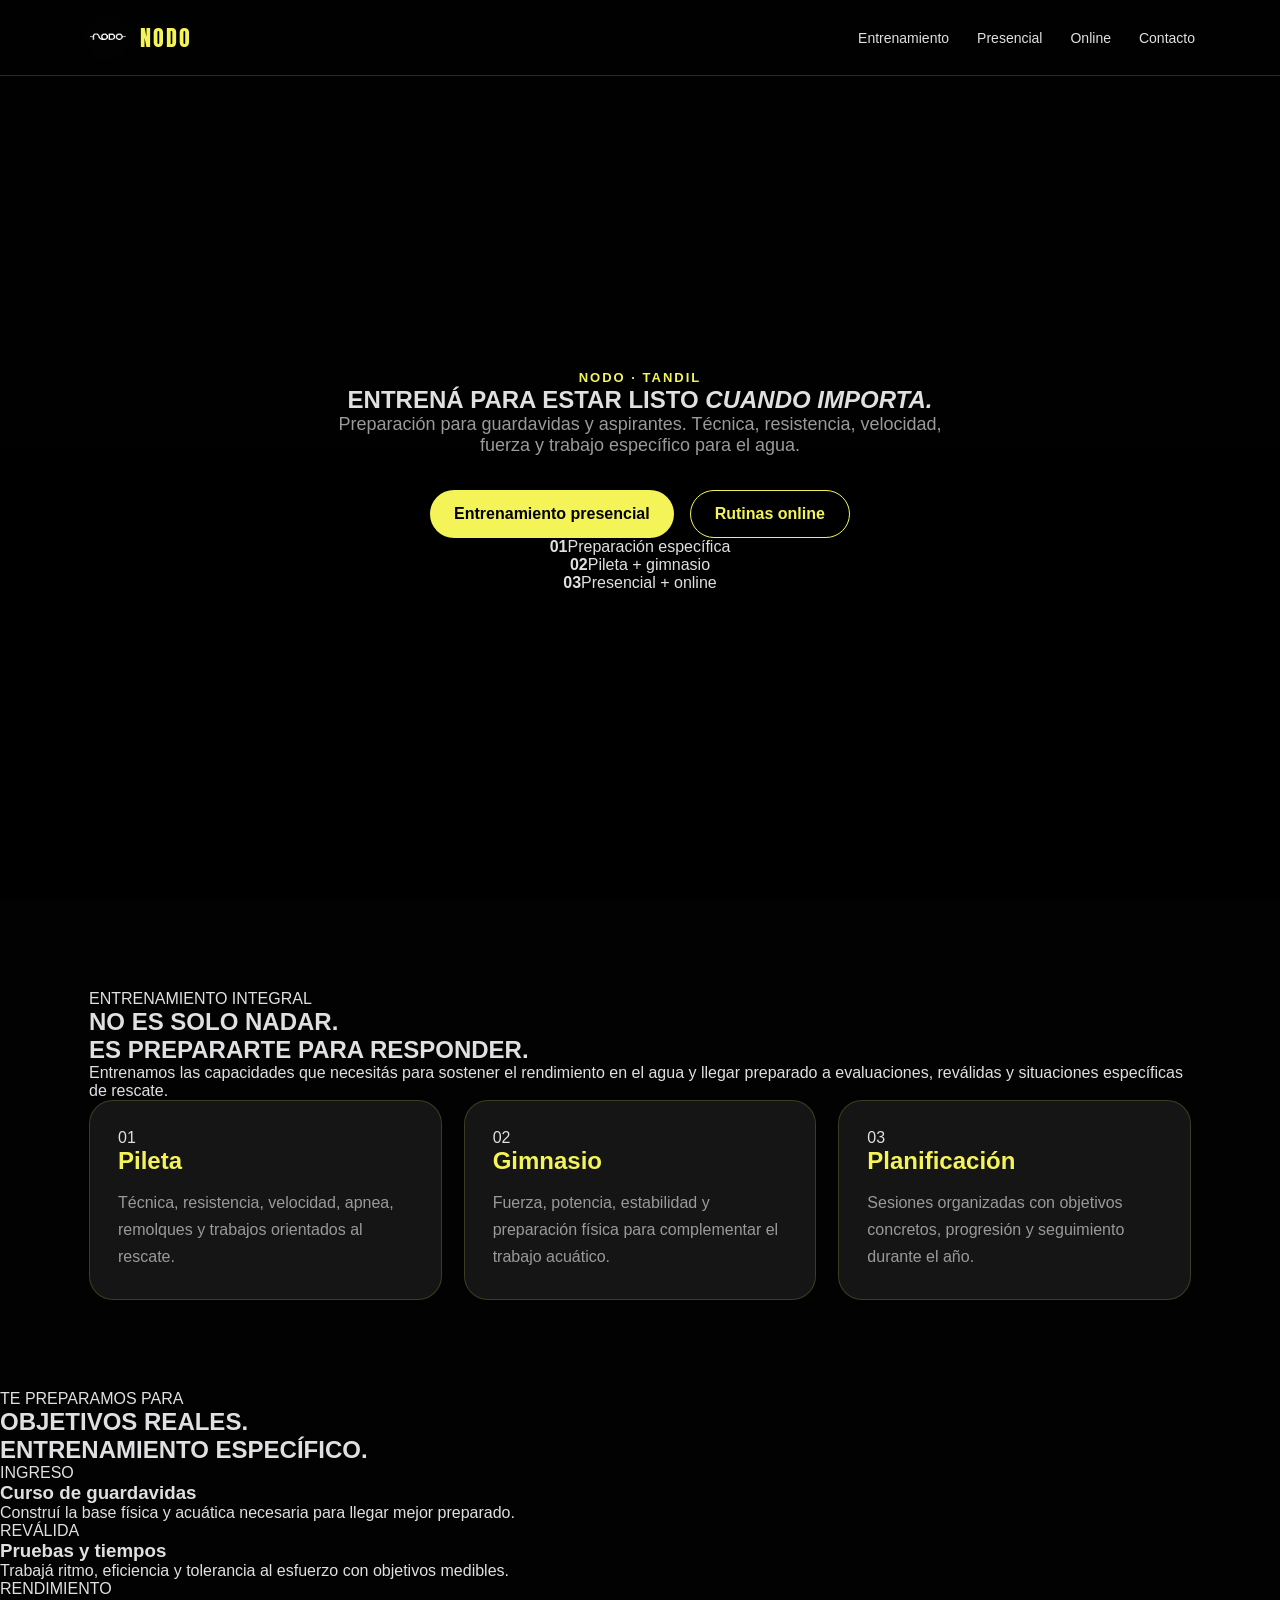
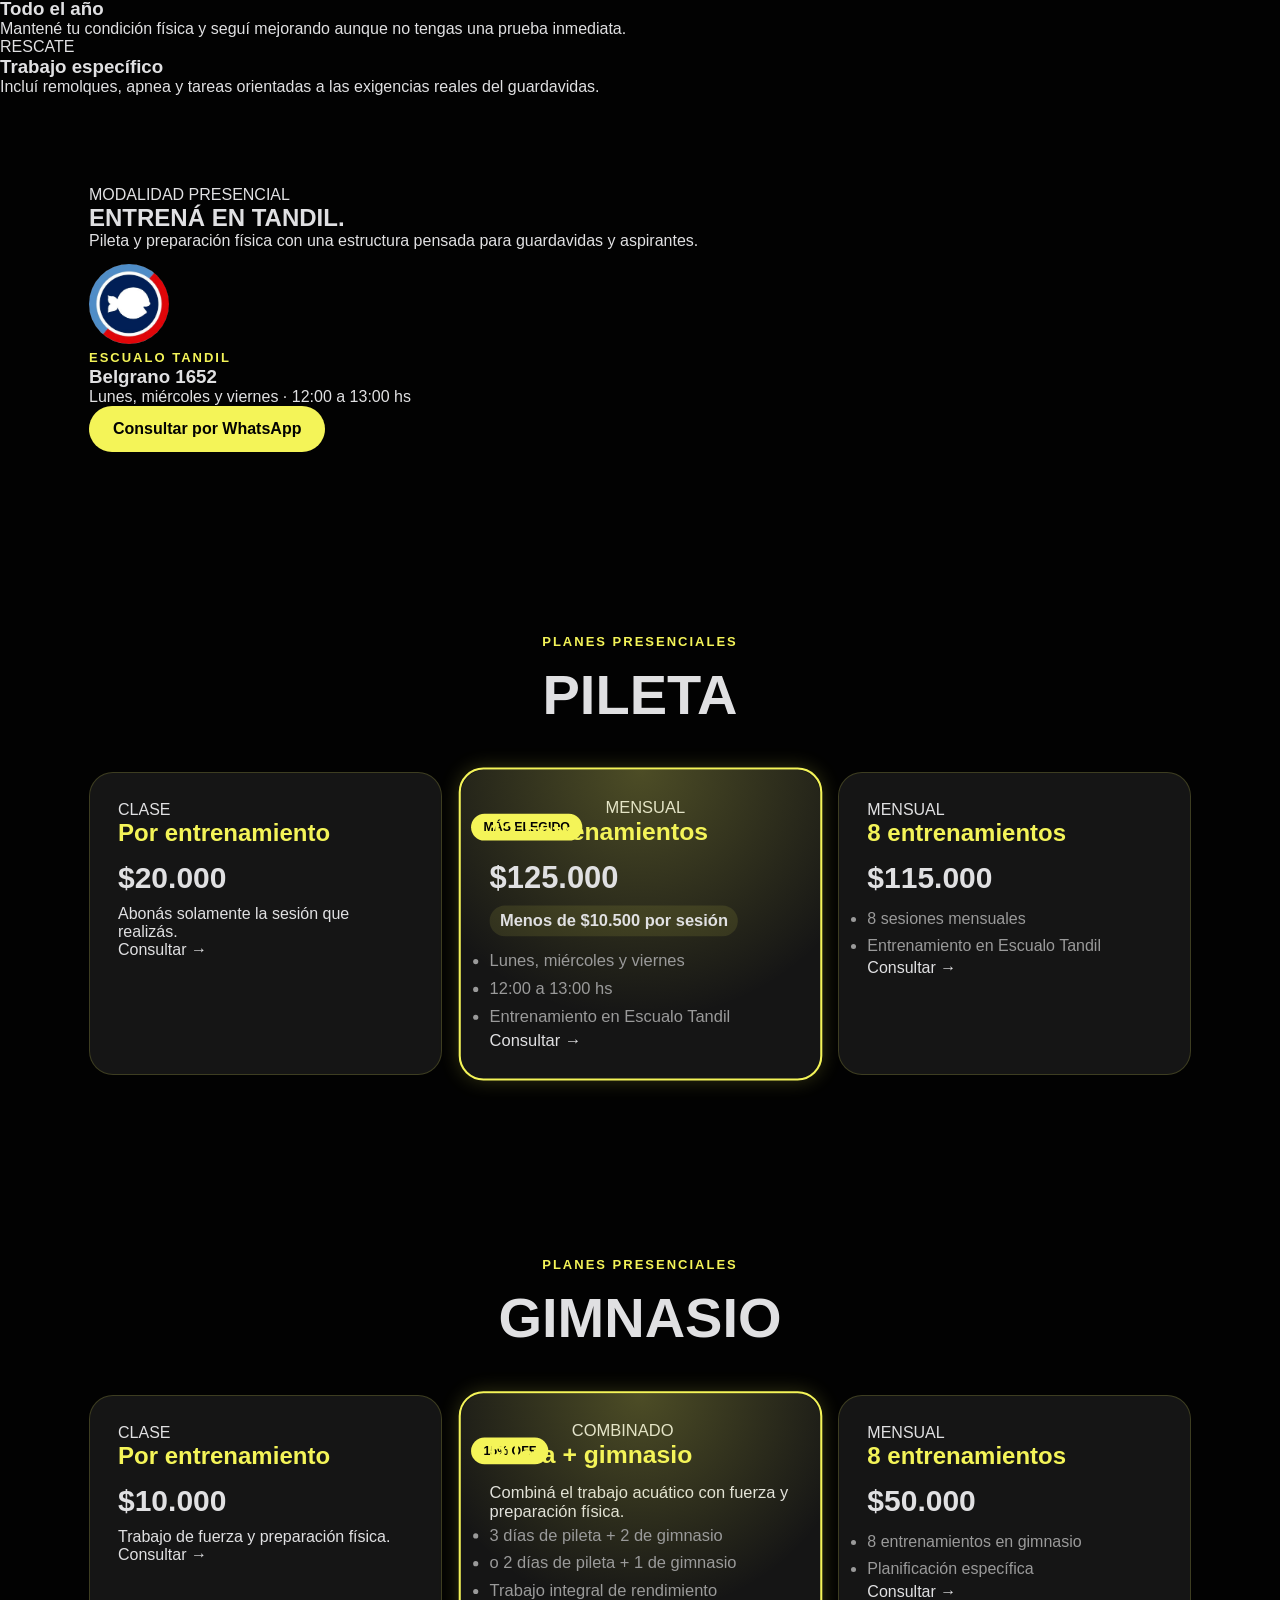
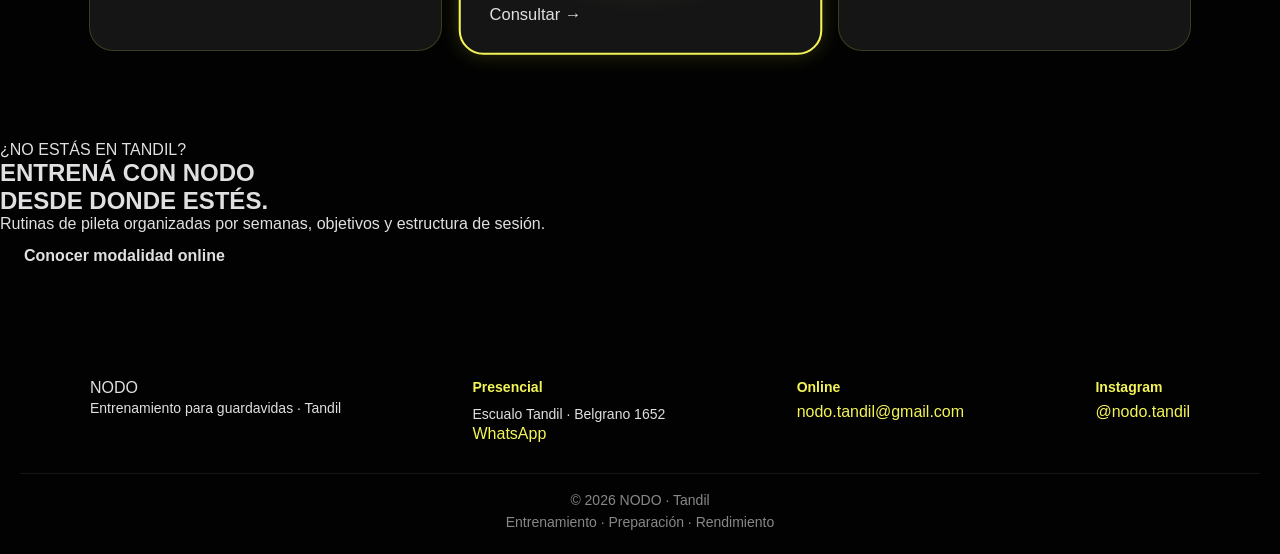
==== index.html @ eb6adda9 "Rediseña la landing de NODO según el design system" ====
<!DOCTYPE html>
<html lang="es">
<head>
  <meta charset="UTF-8" />
  <meta name="viewport" content="width=device-width, initial-scale=1.0" />
  <meta name="description" content="NODO Tandil. Entrenamiento y preparación para guardavidas y aspirantes, presencial y online." />
  <title>NODO | Entrenamiento para Guardavidas</title>
  <link rel="icon" type="image/png" href="img/imglogo.png">
  <link rel="preconnect" href="https://fonts.googleapis.com">
  <link rel="preconnect" href="https://fonts.gstatic.com" crossorigin>
  <link href="https://fonts.googleapis.com/css2?family=Anton&family=Space+Grotesk:wght@400;500;600;700&display=swap" rel="stylesheet">
  <link rel="stylesheet" href="css/style.css" />
</head>

<body>
  <header class="header">
    <nav class="nav" aria-label="Navegación principal">
      <a class="logo-container" href="#inicio" aria-label="NODO Tandil - Inicio">
        <img class="logo-img" src="img/logo_nodo.png" alt="" />
        <span class="logo">NODO</span>
      </a>

      <button class="menu-btn" id="menuBtn" aria-label="Abrir menú" aria-expanded="false">☰</button>

      <ul class="nav-links" id="navLinks">
        <li><a href="#programa">Entrenamiento</a></li>
        <li><a href="#presencial">Presencial</a></li>
        <li><a href="rutinas.html">Online</a></li>
        <li><a href="#contacto">Contacto</a></li>
      </ul>
    </nav>
  </header>

  <main>
    <section class="hero" id="inicio">
      <div class="hero-overlay"></div>
      <div class="hero-content">
        <span class="tag">NODO · TANDIL</span>
        <h1>ENTRENÁ PARA ESTAR LISTO <em>CUANDO IMPORTA.</em></h1>
        <p>
          Preparación para guardavidas y aspirantes. Técnica, resistencia, velocidad,
          fuerza y trabajo específico para el agua.
        </p>

        <div class="hero-buttons">
          <a href="#presencial" class="btn primary">Entrenamiento presencial</a>
          <a href="rutinas.html" class="btn secondary">Rutinas online</a>
        </div>

        <div class="hero-stats" aria-label="Características de NODO">
          <div><strong>01</strong><span>Preparación específica</span></div>
          <div><strong>02</strong><span>Pileta + gimnasio</span></div>
          <div><strong>03</strong><span>Presencial + online</span></div>
        </div>
      </div>
    </section>

    <section class="section intro-section" id="programa">
      <div class="section-heading">
        <div>
          <span class="eyebrow">ENTRENAMIENTO INTEGRAL</span>
          <h2>NO ES SOLO NADAR.<br>ES PREPARARTE PARA RESPONDER.</h2>
        </div>
        <p class="section-lead">
          Entrenamos las capacidades que necesitás para sostener el rendimiento en el agua
          y llegar preparado a evaluaciones, reválidas y situaciones específicas de rescate.
        </p>
      </div>

      <div class="cards">
        <article class="card">
          <span class="card-number">01</span>
          <h3>Pileta</h3>
          <p>Técnica, resistencia, velocidad, apnea, remolques y trabajos orientados al rescate.</p>
        </article>

        <article class="card">
          <span class="card-number">02</span>
          <h3>Gimnasio</h3>
          <p>Fuerza, potencia, estabilidad y preparación física para complementar el trabajo acuático.</p>
        </article>

        <article class="card">
          <span class="card-number">03</span>
          <h3>Planificación</h3>
          <p>Sesiones organizadas con objetivos concretos, progresión y seguimiento durante el año.</p>
        </article>
      </div>
    </section>

    <section class="focus-section">
      <div class="focus-inner">
        <div class="focus-title">
          <span class="eyebrow">TE PREPARAMOS PARA</span>
          <h2>OBJETIVOS REALES.<br>ENTRENAMIENTO ESPECÍFICO.</h2>
        </div>

        <div class="focus-grid">
          <article>
            <span>INGRESO</span>
            <h3>Curso de guardavidas</h3>
            <p>Construí la base física y acuática necesaria para llegar mejor preparado.</p>
          </article>
          <article>
            <span>REVÁLIDA</span>
            <h3>Pruebas y tiempos</h3>
            <p>Trabajá ritmo, eficiencia y tolerancia al esfuerzo con objetivos medibles.</p>
          </article>
          <article>
            <span>RENDIMIENTO</span>
            <h3>Todo el año</h3>
            <p>Mantené tu condición física y seguí mejorando aunque no tengas una prueba inmediata.</p>
          </article>
          <article>
            <span>RESCATE</span>
            <h3>Trabajo específico</h3>
            <p>Incluí remolques, apnea y tareas orientadas a las exigencias reales del guardavidas.</p>
          </article>
        </div>
      </div>
    </section>

    <section class="section" id="presencial">
      <div class="section-heading compact">
        <div>
          <span class="eyebrow">MODALIDAD PRESENCIAL</span>
          <h2>ENTRENÁ EN TANDIL.</h2>
        </div>
        <p class="section-lead">Pileta y preparación física con una estructura pensada para guardavidas y aspirantes.</p>
      </div>

      <div class="location-panel">
        <div class="location-main">
          <img src="img/logo_escualo.jpg" alt="Logo Escualo Tandil" class="logo-escualo" />
          <div>
            <span class="mini-title">ESCUALO TANDIL</span>
            <h3>Belgrano 1652</h3>
            <p>Lunes, miércoles y viernes · 12:00 a 13:00 hs</p>
          </div>
        </div>
        <a href="https://wa.me/5492494324794" target="_blank" rel="noopener" class="btn primary">Consultar por WhatsApp</a>
      </div>
    </section>

    <section class="section plans-section" id="precios-pileta">
      <div class="section-title">
        <span>PLANES PRESENCIALES</span>
        <h2>PILETA</h2>
      </div>

      <div class="price-grid">
        <article class="price-card">
          <span class="plan-label">CLASE</span>
          <h3>Por entrenamiento</h3>
          <p class="price">$20.000</p>
          <p class="price-caption">Abonás solamente la sesión que realizás.</p>
          <a href="https://wa.me/5492494324794" target="_blank" rel="noopener" class="card-cta">Consultar →</a>
        </article>

        <article class="price-card featured">
          <span class="badge">MÁS ELEGIDO</span>
          <span class="plan-label">MENSUAL</span>
          <h3>12 entrenamientos</h3>
          <p class="price">$125.000</p>
          <p class="highlight">Menos de $10.500 por sesión</p>
          <ul>
            <li>Lunes, miércoles y viernes</li>
            <li>12:00 a 13:00 hs</li>
            <li>Entrenamiento en Escualo Tandil</li>
          </ul>
          <a href="https://wa.me/5492494324794" target="_blank" rel="noopener" class="card-cta">Consultar →</a>
        </article>

        <article class="price-card">
          <span class="plan-label">MENSUAL</span>
          <h3>8 entrenamientos</h3>
          <p class="price">$115.000</p>
          <ul>
            <li>8 sesiones mensuales</li>
            <li>Entrenamiento en Escualo Tandil</li>
          </ul>
          <a href="https://wa.me/5492494324794" target="_blank" rel="noopener" class="card-cta">Consultar →</a>
        </article>
      </div>
    </section>

    <section class="section plans-section" id="precios-gimnasio">
      <div class="section-title">
        <span>PLANES PRESENCIALES</span>
        <h2>GIMNASIO</h2>
      </div>

      <div class="price-grid">
        <article class="price-card">
          <span class="plan-label">CLASE</span>
          <h3>Por entrenamiento</h3>
          <p class="price">$10.000</p>
          <p class="price-caption">Trabajo de fuerza y preparación física.</p>
          <a href="https://wa.me/5492494324794" target="_blank" rel="noopener" class="card-cta">Consultar →</a>
        </article>

        <article class="price-card featured combo-card">
          <span class="badge">15% OFF</span>
          <span class="plan-label">COMBINADO</span>
          <h3>Pileta + gimnasio</h3>
          <p class="combo-copy">Combiná el trabajo acuático con fuerza y preparación física.</p>
          <ul>
            <li>3 días de pileta + 2 de gimnasio</li>
            <li>o 2 días de pileta + 1 de gimnasio</li>
            <li>Trabajo integral de rendimiento</li>
          </ul>
          <a href="https://wa.me/5492494324794" target="_blank" rel="noopener" class="card-cta">Consultar →</a>
        </article>

        <article class="price-card">
          <span class="plan-label">MENSUAL</span>
          <h3>8 entrenamientos</h3>
          <p class="price">$50.000</p>
          <ul>
            <li>8 entrenamientos en gimnasio</li>
            <li>Planificación específica</li>
          </ul>
          <a href="https://wa.me/5492494324794" target="_blank" rel="noopener" class="card-cta">Consultar →</a>
        </article>
      </div>
    </section>

    <section class="online-cta" id="online">
      <div class="online-cta-inner">
        <div>
          <span class="eyebrow">¿NO ESTÁS EN TANDIL?</span>
          <h2>ENTRENÁ CON NODO<br>DESDE DONDE ESTÉS.</h2>
          <p>Rutinas de pileta organizadas por semanas, objetivos y estructura de sesión.</p>
        </div>
        <a href="rutinas.html" class="btn dark-btn">Conocer modalidad online</a>
      </div>
    </section>
  </main>

  <footer class="footer" id="contacto">
    <div class="footer-container">
      <div class="footer-brand">
        <div class="footer-logo">NODO</div>
        <p>Entrenamiento para guardavidas · Tandil</p>
      </div>

      <div class="footer-contact">
        <h3>Presencial</h3>
        <p>Escualo Tandil · Belgrano 1652</p>
        <a href="https://wa.me/5492494324794" target="_blank" rel="noopener">WhatsApp</a>
      </div>

      <div class="footer-contact">
        <h3>Online</h3>
        <a href="mailto:nodo.tandil@gmail.com">nodo.tandil@gmail.com</a>
      </div>

      <div class="footer-social">
        <h3>Instagram</h3>
        <a href="https://instagram.com/nodo.tandil" target="_blank" rel="noopener">@nodo.tandil</a>
      </div>
    </div>

    <div class="footer-bottom">
      <p>© 2026 NODO · Tandil</p>
      <p>Entrenamiento · Preparación · Rendimiento</p>
    </div>
  </footer>

  <script src="js/script.js"></script>
</body>
</html>
---- css/style.css ----
:root {
  --bg: #020202;
  --bg-soft: #0d0d0d;
  --card: #151515;
  --yellow: #f4f458;
  --text: #e0e0e2;
  --muted: #9a9a9a;
  --border: rgba(244, 244, 88, 0.18);
}

* {
  margin: 0;
  padding: 0;
  box-sizing: border-box;
}

body {
  font-family: Arial, sans-serif;
  background: var(--bg);
  color: var(--text);
}

a {
  text-decoration: none;
  color: inherit;
}

/* NAV */

.header {
  position: fixed;
  top: 0;
  width: 100%;
  background: rgba(2, 2, 2, 0.85);
  backdrop-filter: blur(12px);
  z-index: 10;
  border-bottom: 1px solid var(--border);
}

.nav {
  max-width: 1150px;
  margin: auto;
  padding: 18px 24px;
  display: flex;
  justify-content: space-between;
  align-items: center;
}

.logo {
  color: var(--yellow);
  letter-spacing: 3px;
}

.nav-links {
  display: flex;
  gap: 28px;
  list-style: none;
}

.nav-links a {
  font-size: 14px;
  color: var(--text);
}

.nav-links a:hover {
  color: var(--yellow);
}

/*LOGO */

.nav {
  display: flex;
  align-items: center;
  justify-content: space-between;
  padding: 15px 20px;
}

/* contenedor del logo + texto */
.logo-container {
  display: flex;
  align-items: center;
  gap: 10px;
}

/* imagen logo */
.logo-img {
  width: 45px;
  height: 45px;
  object-fit: cover;
  border-radius: 50%;
  
}

/* texto NODO */
.logo {
  font-family: 'Anton', sans-serif;
  font-size: 22px;
  color: #f4f458;
  letter-spacing: 2px;
}

.menu-btn {
  display: none;
  background: none;
  border: none;
  color: var(--yellow);
  font-size: 28px;
}

/* HERO */

.hero {
  min-height: 100vh;
  padding: 130px 24px 70px;
  display: flex;
  align-items: center;
  background:
    linear-gradient(rgba(0,0,0,.6), rgba(0,0,0,.9)),
    url("../img/fondo_principal.jpeg") center/cover no-repeat;
}

.hero-rutina{
   background:
    linear-gradient(rgba(0,0,0,.6), rgba(0,0,0,.9)),
    url("https://cdn-blog.superprof.com/blog_es/wp-content/uploads/2024/12/rutina-natacion-1400x933.jpg.webp") center/cover no-repeat;
  
}



.hero-content {
  max-width: 900px;
  margin: auto;
  text-align: center;
}

.tag,
.section-title span,
.mini-title {
  color: var(--yellow);
  text-transform: uppercase;
  letter-spacing: 2px;
  font-size: 13px;
  font-weight: bold;
}

.hero h2 {
  font-size: clamp(42px, 8vw, 90px);
  line-height: 0.95;
  margin: 22px 0;
  text-transform: uppercase;
}

.hero p {
  max-width: 650px;
  margin: auto;
  color: var(--muted);
  font-size: 18px;
}

.hero-buttons {
  margin-top: 34px;
  display: flex;
  justify-content: center;
  gap: 16px;
  flex-wrap: wrap;
}

/*RUTINAS*/

.schedule-cards {
  display: grid;
  grid-template-columns: repeat(5, 1fr);
  gap: 12px;
}

.schedule-day {
  background: rgba(255,255,255,0.04);
  border: 1px solid rgba(244,244,88,0.18);
  border-radius: 18px;
  padding: 18px 12px;
  text-align: center;
  transition: 0.3s;
}

.schedule-day:hover {
  transform: translateY(-4px);
  border-color: var(--yellow);
  box-shadow: 0 0 18px rgba(244,244,88,0.15);
}

.schedule-day h4 {
  color: var(--yellow);
  font-size: 13px;
  text-transform: uppercase;
  margin-bottom: 12px;
}

.schedule-day .activity {
  color: #fff;
  font-weight: bold;
  margin-bottom: 6px;
}

.schedule-day .hour {
  color: var(--muted);
  font-size: 14px;
}

.location {
  margin-top: 18px;
  text-align: right;
  color: var(--muted);
}

.location strong {
  color: var(--yellow);
}

@media (max-width: 900px) {
  .schedule-cards {
    grid-template-columns: repeat(2, 1fr);
  }
}

@media (max-width: 480px) {
  .schedule-cards {
    grid-template-columns: 1fr;
  }

  .location {
    text-align: left;
  }
}

/* BOTONES */

.btn {
  display: inline-flex;
  align-items: center;
  gap: 10px;
  padding: 14px 24px;
  border-radius: 999px;
  font-weight: bold;
  transition: 0.3s;
}

.primary {
  background: var(--yellow);
  color: #020202;
}

.primary:hover {
  transform: translateY(-3px);
  box-shadow: 0 0 25px rgba(244,244,88,.35);
}

.secondary {
  border: 1px solid var(--yellow);
  color: var(--yellow);
}

.secondary:hover {
  background: var(--yellow);
  color: #020202;
}

/* SECCIONES */
.logo-escualo {
  width: 80px;
  margin-top: 14px;
  border-radius: 50%;
}
.section {
  max-width: 1150px;
  margin: auto;
  padding: 90px 24px;
}

.section-title {
  text-align: center;
  margin-bottom: 45px;
}

.section-title h2,
.split h2,
.banner h2 {
  font-size: clamp(32px, 5vw, 56px);
  text-transform: uppercase;
  margin-top: 12px;
}

/* CARDS */

/* CARD COMPLETA CLICKEABLE */

.price-card.clickable {
  position: relative;
  cursor: pointer;
}

.price-card .card-link {
  position: absolute;
  inset: 0;
  z-index: 5;
}

.price-card::before {
  z-index: 0;
  pointer-events: none;
}

.price-card h3,
.price-card .price,
.price-card .highlight,
.price-card ul,
.price-card .badge {
  position: relative;
  z-index: 2;
}

.price-card .btn {
  position: relative;
  z-index: 10;
}

.cards,
.price-grid {
  display: grid;
  grid-template-columns: repeat(3, 1fr);
  gap: 22px;
}

.card,
.price-card,
.info-box {
  background: var(--card);
  border: 1px solid var(--border);
  border-radius: 24px;
  padding: 28px;
}

.card h3,
.price-card h3 {
  color: var(--yellow);
  font-size: 24px;
  margin-bottom: 14px;
}

.card p,
.split p,
.banner p,
.info-box p,
.price-card li {
  color: var(--muted);
  line-height: 1.7;
}

/* BANNER */

.banner {
  padding: 80px 24px;
  text-align: center;
  background: var(--yellow);
  color: #020202;
}

.banner p {
  color: #222;
  margin-top: 14px;
}

/* SPLIT */

.split {
  display: grid;
  grid-template-columns: 1fr 1fr;
  gap: 40px;
  align-items: center;
}

/* INFO BOX */

.info-box p {
  margin-bottom: 14px;
}

.info-box strong {
  color: var(--yellow);
}

/* TABLA */

.info-box {
  overflow-x: auto;
}

.schedule-table {
  width: 100%;
  border-collapse: collapse;
  text-align: center;
}

.schedule-table th {
  color: var(--yellow);
  padding: 12px 10px;
  font-size: 13px;
  text-transform: uppercase;
  border-bottom: 1px solid var(--border);
}

.schedule-table td {
  padding: 14px 10px;
  color: #fff;
  border-bottom: 1px solid rgba(255,255,255,0.06);
}

.schedule-table .activity-row td {
  color: var(--yellow);
  font-weight: bold;
}

/* PRECIOS */



.price-card {
  position: relative;
  transition: 0.3s;
  overflow: hidden;
}

.price-card::before {
  content: "";
  position: absolute;
  inset: 0;
  border-radius: 24px;
  background: radial-gradient(circle at 50% 0%, rgba(244,244,88,0.25), transparent 70%);
  opacity: 0;
  transition: 0.4s;
}

.price-card:hover::before {
  opacity: 1;
}

.price-card:hover {
  transform: translateY(-6px) scale(1.02);
  border-color: var(--yellow);
  box-shadow: 0 0 25px rgba(244,244,88,0.15);
}

.price {
  font-size: 30px;
  font-weight: bold;
  margin-bottom: 10px;
}

.highlight {
  font-weight: bold;
  background: rgba(244,244,88,0.1);
  padding: 6px 10px;
  border-radius: 999px;
  display: inline-block;
  margin-bottom: 10px;
}

/* FEATURED */

.featured {
  border: 2px solid var(--yellow);
  transform: scale(1.03);
  box-shadow: 0 0 20px rgba(244,244,88,0.2);
}

.featured::before {
  opacity: 1;
}

.featured:hover {
  transform: translateY(-6px) scale(1.05);
  box-shadow: 0 0 35px rgba(244,244,88,0.35);
}

/* BADGE */

.badge {
  position: absolute;
  top: 18px;
  right: 18px;
  background: var(--yellow);
  color: #020202;
  padding: 6px 12px;
  border-radius: 999px;
  font-size: 12px;
  font-weight: bold;
}



/* FOOTER */

.footer {
  background-color: #020202;
  color: #e0e0e2;
  padding: 40px 20px 20px;
  margin-top: 60px;
}

.footer-container {
  display: flex;
  flex-direction: column;
  gap: 25px;
  max-width: 1100px;
  margin: auto;
}

.footer h2 {
  color: #f4f458;
  margin-bottom: 10px;
}

.footer h3 {
  color: #f4f458;
  font-size: 14px;
  margin-bottom: 8px;
}

.footer p {
  font-size: 14px;
  line-height: 1.6;
}

.footer a {
  color: #f4f458;
  text-decoration: none;
  transition: 0.3s;
}

.footer a:hover {
  opacity: 0.7;
}

.footer-bottom {
  border-top: 1px solid #222;
  margin-top: 30px;
  padding-top: 15px;
  text-align: center;
  font-size: 12px;
  opacity: 0.6;
}

/* Desktop */
@media (min-width: 768px) {
  .footer-container {
    flex-direction: row;
    justify-content: space-between;
  }
}

/* RESPONSIVE */

@media (max-width: 768px) {
  .menu-btn {
    display: block;
  }

  .nav-links {
    position: absolute;
    top: 72px;
    right: 20px;
    left: 20px;
    background: #111;
    border: 1px solid var(--border);
    border-radius: 18px;
    flex-direction: column;
    padding: 22px;
    display: none;
  }

  .nav-links.active {
    display: flex;
  }

  .cards,
  .price-grid,
  .split {
    grid-template-columns: 1fr;
  }

  .featured {
    transform: none;
  }

  .hero {
    text-align: center;
  }

  /*cards de precio*/

  .price-card.clickable {
  position: relative;
  cursor: pointer;
}

/* link invisible que cubre toda la card */
.card-link {
  position: absolute;
  inset: 0;
  z-index: 1;
}

/* contenido por arriba del link */
.price-card * {
  position: relative;
  z-index: 2;
}

/* opcional: efecto hover más claro */
.price-card.clickable:hover {
  transform: translateY(-6px) scale(1.02);
}

.btn {
  pointer-events: auto;
}

.routine-image {
  display: block;
  width: 50%;
  border-radius: 12px;
  margin-top: 14px;   
}


}
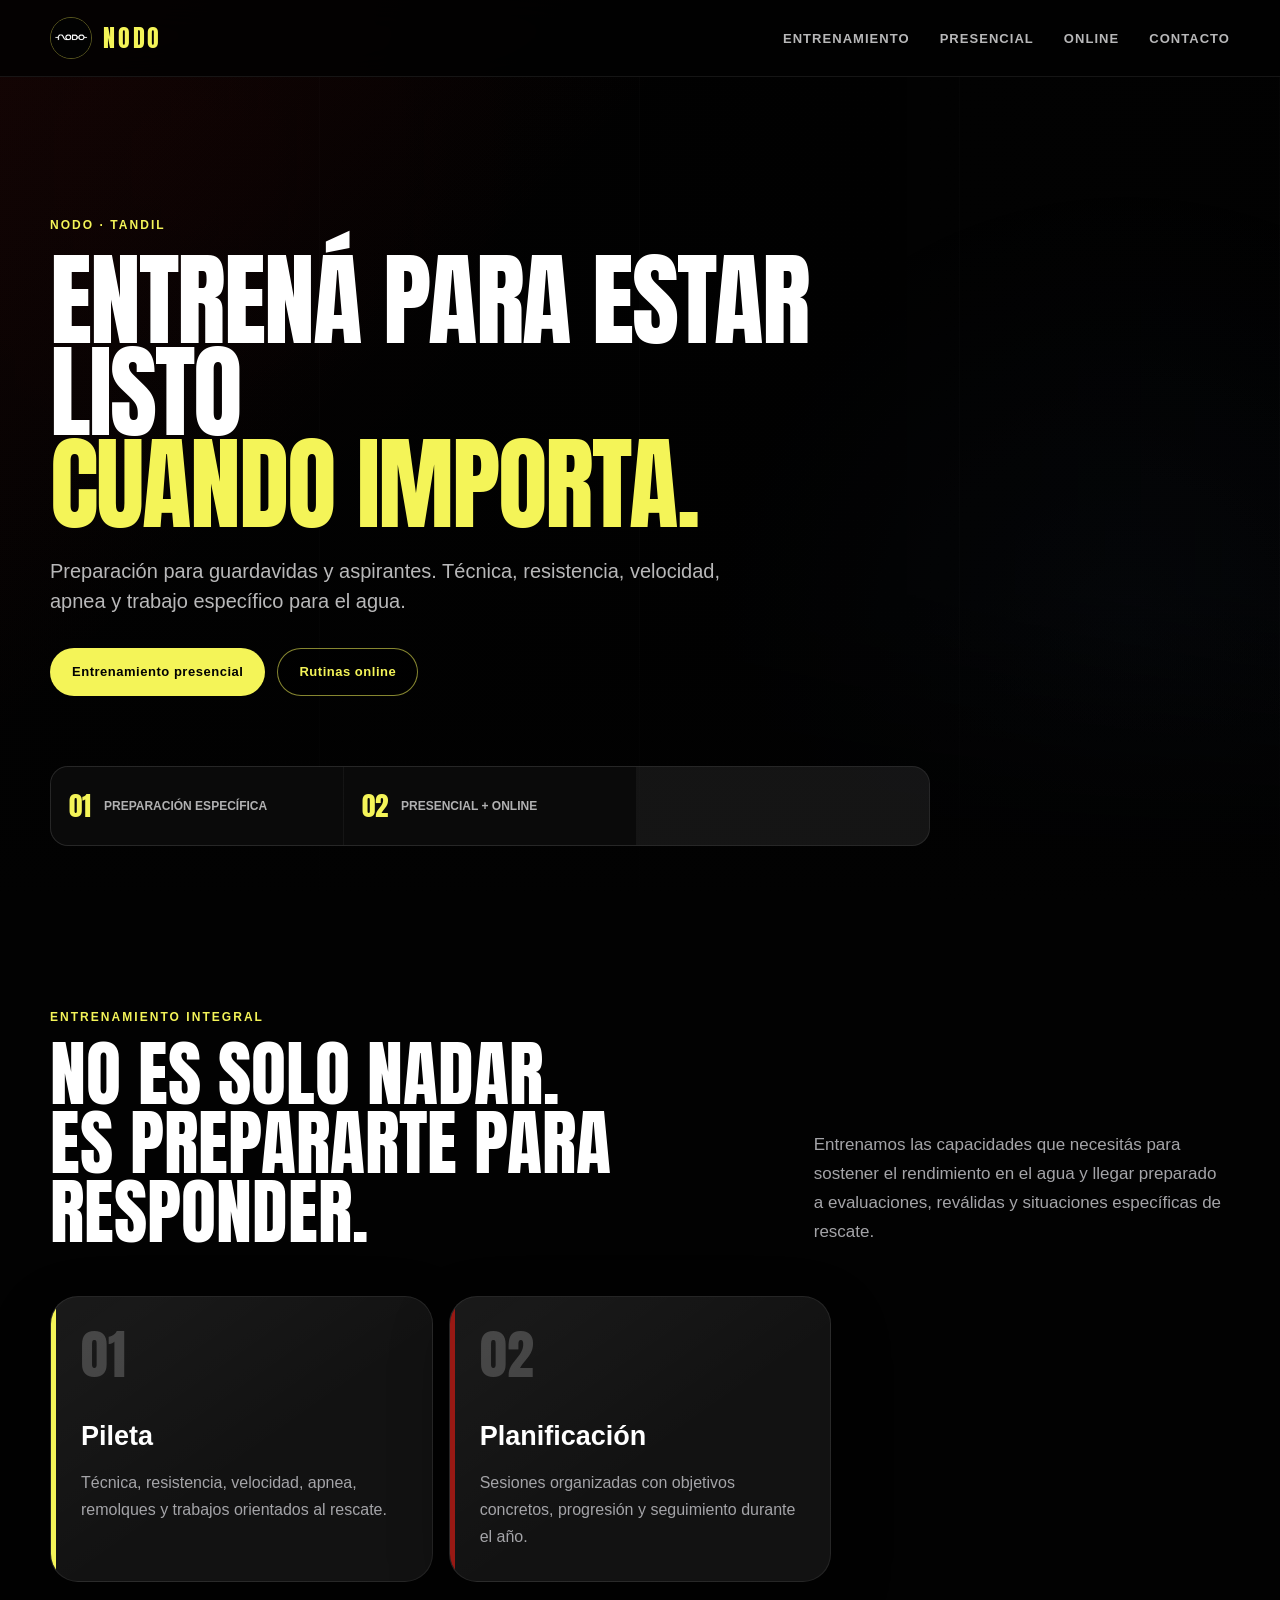
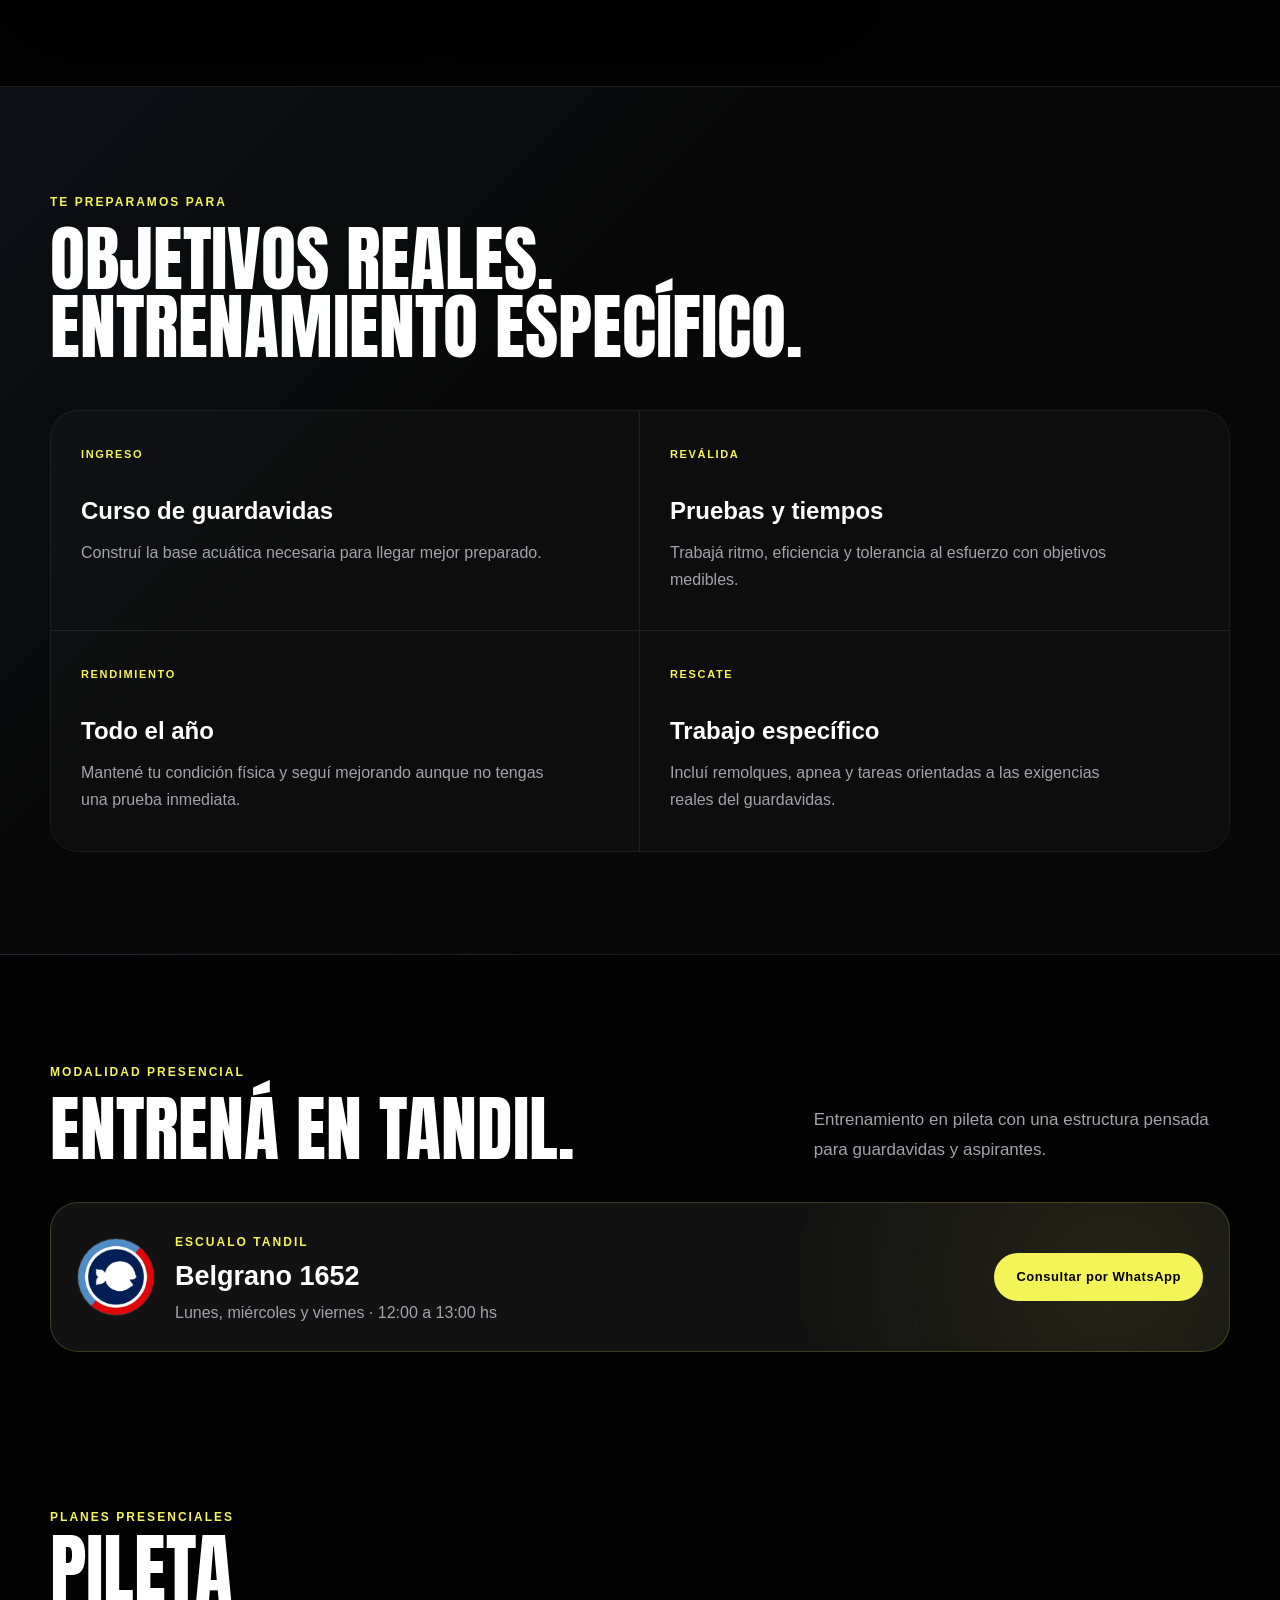
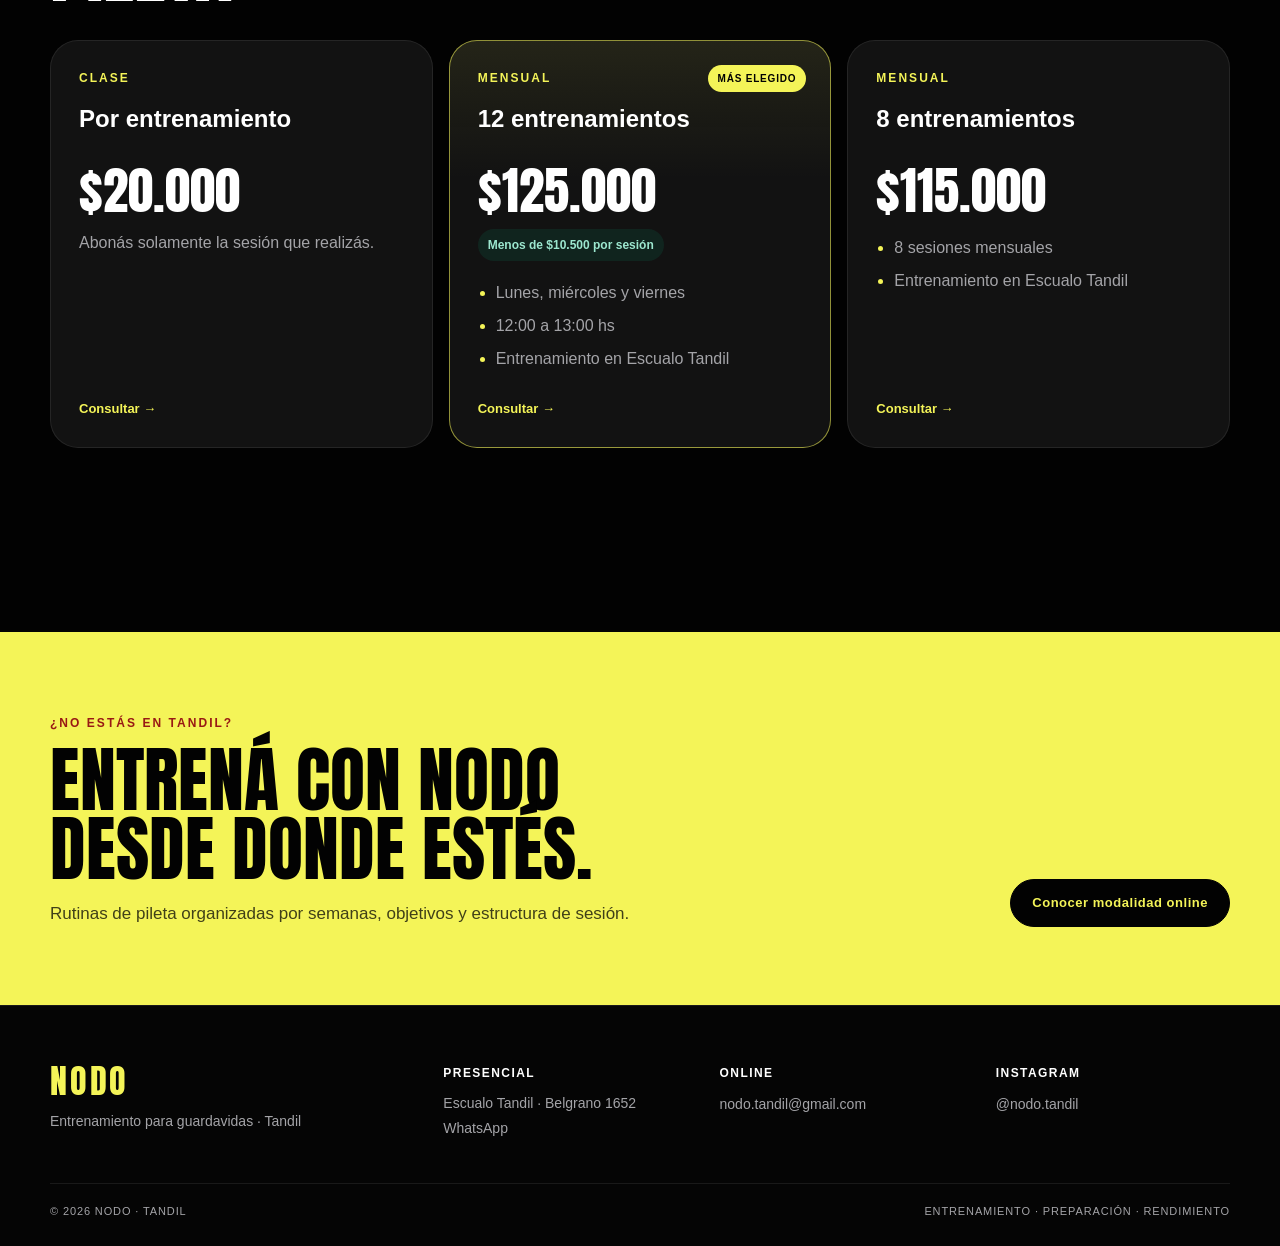
==== commit 25acdb2b: "Elimina gimnasio y simplifica la propuesta de NODO" ====
--- a/index.html
+++ b/index.html
@@ -39,7 +39,7 @@
         <h1>ENTRENÁ PARA ESTAR LISTO <em>CUANDO IMPORTA.</em></h1>
         <p>
           Preparación para guardavidas y aspirantes. Técnica, resistencia, velocidad,
-          fuerza y trabajo específico para el agua.
+          apnea y trabajo específico para el agua.
         </p>
 
         <div class="hero-buttons">
@@ -49,8 +49,7 @@
 
         <div class="hero-stats" aria-label="Características de NODO">
           <div><strong>01</strong><span>Preparación específica</span></div>
-          <div><strong>02</strong><span>Pileta + gimnasio</span></div>
-          <div><strong>03</strong><span>Presencial + online</span></div>
+          <div><strong>02</strong><span>Presencial + online</span></div>
         </div>
       </div>
     </section>
@@ -76,12 +75,6 @@
 
         <article class="card">
           <span class="card-number">02</span>
-          <h3>Gimnasio</h3>
-          <p>Fuerza, potencia, estabilidad y preparación física para complementar el trabajo acuático.</p>
-        </article>
-
-        <article class="card">
-          <span class="card-number">03</span>
           <h3>Planificación</h3>
           <p>Sesiones organizadas con objetivos concretos, progresión y seguimiento durante el año.</p>
         </article>
@@ -99,7 +92,7 @@
           <article>
             <span>INGRESO</span>
             <h3>Curso de guardavidas</h3>
-            <p>Construí la base física y acuática necesaria para llegar mejor preparado.</p>
+            <p>Construí la base acuática necesaria para llegar mejor preparado.</p>
           </article>
           <article>
             <span>REVÁLIDA</span>
@@ -126,7 +119,7 @@
           <span class="eyebrow">MODALIDAD PRESENCIAL</span>
           <h2>ENTRENÁ EN TANDIL.</h2>
         </div>
-        <p class="section-lead">Pileta y preparación física con una estructura pensada para guardavidas y aspirantes.</p>
+        <p class="section-lead">Entrenamiento en pileta con una estructura pensada para guardavidas y aspirantes.</p>
       </div>
 
       <div class="location-panel">
@@ -184,47 +177,6 @@
       </div>
     </section>
 
-    <section class="section plans-section" id="precios-gimnasio">
-      <div class="section-title">
-        <span>PLANES PRESENCIALES</span>
-        <h2>GIMNASIO</h2>
-      </div>
-
-      <div class="price-grid">
-        <article class="price-card">
-          <span class="plan-label">CLASE</span>
-          <h3>Por entrenamiento</h3>
-          <p class="price">$10.000</p>
-          <p class="price-caption">Trabajo de fuerza y preparación física.</p>
-          <a href="https://wa.me/5492494324794" target="_blank" rel="noopener" class="card-cta">Consultar →</a>
-        </article>
-
-        <article class="price-card featured combo-card">
-          <span class="badge">15% OFF</span>
-          <span class="plan-label">COMBINADO</span>
-          <h3>Pileta + gimnasio</h3>
-          <p class="combo-copy">Combiná el trabajo acuático con fuerza y preparación física.</p>
-          <ul>
-            <li>3 días de pileta + 2 de gimnasio</li>
-            <li>o 2 días de pileta + 1 de gimnasio</li>
-            <li>Trabajo integral de rendimiento</li>
-          </ul>
-          <a href="https://wa.me/5492494324794" target="_blank" rel="noopener" class="card-cta">Consultar →</a>
-        </article>
-
-        <article class="price-card">
-          <span class="plan-label">MENSUAL</span>
-          <h3>8 entrenamientos</h3>
-          <p class="price">$50.000</p>
-          <ul>
-            <li>8 entrenamientos en gimnasio</li>
-            <li>Planificación específica</li>
-          </ul>
-          <a href="https://wa.me/5492494324794" target="_blank" rel="noopener" class="card-cta">Consultar →</a>
-        </article>
-      </div>
-    </section>
-
     <section class="online-cta" id="online">
       <div class="online-cta-inner">
         <div>
--- a/css/style.css
+++ b/css/style.css
@@ -1,636 +1,945 @@
-:root {
-  --bg: #020202;
-  --bg-soft: #0d0d0d;
-  --card: #151515;
-  --yellow: #f4f458;
-  --text: #e0e0e2;
-  --muted: #9a9a9a;
-  --border: rgba(244, 244, 88, 0.18);
-}
-
-* {
-  margin: 0;
-  padding: 0;
-  box-sizing: border-box;
-}
-
-body {
-  font-family: Arial, sans-serif;
-  background: var(--bg);
-  color: var(--text);
-}
-
-a {
-  text-decoration: none;
-  color: inherit;
-}
-
-/* NAV */
-
-.header {
-  position: fixed;
-  top: 0;
-  width: 100%;
-  background: rgba(2, 2, 2, 0.85);
-  backdrop-filter: blur(12px);
-  z-index: 10;
-  border-bottom: 1px solid var(--border);
-}
-
-.nav {
-  max-width: 1150px;
-  margin: auto;
-  padding: 18px 24px;
-  display: flex;
-  justify-content: space-between;
-  align-items: center;
-}
-
-.logo {
-  color: var(--yellow);
-  letter-spacing: 3px;
-}
-
-.nav-links {
-  display: flex;
-  gap: 28px;
-  list-style: none;
-}
-
-.nav-links a {
-  font-size: 14px;
-  color: var(--text);
-}
-
-.nav-links a:hover {
-  color: var(--yellow);
-}
-
-/*LOGO */
-
-.nav {
-  display: flex;
-  align-items: center;
-  justify-content: space-between;
-  padding: 15px 20px;
-}
-
-/* contenedor del logo + texto */
-.logo-container {
-  display: flex;
-  align-items: center;
-  gap: 10px;
-}
-
-/* imagen logo */
-.logo-img {
-  width: 45px;
-  height: 45px;
-  object-fit: cover;
-  border-radius: 50%;
-  
-}
-
-/* texto NODO */
-.logo {
-  font-family: 'Anton', sans-serif;
-  font-size: 22px;
-  color: #f4f458;
-  letter-spacing: 2px;
-}
-
-.menu-btn {
-  display: none;
-  background: none;
-  border: none;
-  color: var(--yellow);
-  font-size: 28px;
-}
-
-/* HERO */
-
-.hero {
-  min-height: 100vh;
-  padding: 130px 24px 70px;
-  display: flex;
-  align-items: center;
-  background:
-    linear-gradient(rgba(0,0,0,.6), rgba(0,0,0,.9)),
-    url("../img/fondo_principal.jpeg") center/cover no-repeat;
-}
-
-.hero-rutina{
-   background:
-    linear-gradient(rgba(0,0,0,.6), rgba(0,0,0,.9)),
-    url("https://cdn-blog.superprof.com/blog_es/wp-content/uploads/2024/12/rutina-natacion-1400x933.jpg.webp") center/cover no-repeat;
-  
-}
-
-
-
-.hero-content {
-  max-width: 900px;
-  margin: auto;
-  text-align: center;
-}
-
-.tag,
-.section-title span,
-.mini-title {
-  color: var(--yellow);
-  text-transform: uppercase;
-  letter-spacing: 2px;
-  font-size: 13px;
-  font-weight: bold;
-}
-
-.hero h2 {
-  font-size: clamp(42px, 8vw, 90px);
-  line-height: 0.95;
-  margin: 22px 0;
-  text-transform: uppercase;
-}
-
-.hero p {
-  max-width: 650px;
-  margin: auto;
-  color: var(--muted);
-  font-size: 18px;
-}
-
-.hero-buttons {
-  margin-top: 34px;
-  display: flex;
-  justify-content: center;
-  gap: 16px;
-  flex-wrap: wrap;
-}
-
-/*RUTINAS*/
-
-.schedule-cards {
-  display: grid;
-  grid-template-columns: repeat(5, 1fr);
-  gap: 12px;
-}
-
-.schedule-day {
-  background: rgba(255,255,255,0.04);
-  border: 1px solid rgba(244,244,88,0.18);
-  border-radius: 18px;
-  padding: 18px 12px;
-  text-align: center;
-  transition: 0.3s;
-}
-
-.schedule-day:hover {
-  transform: translateY(-4px);
-  border-color: var(--yellow);
-  box-shadow: 0 0 18px rgba(244,244,88,0.15);
-}
-
-.schedule-day h4 {
-  color: var(--yellow);
-  font-size: 13px;
-  text-transform: uppercase;
-  margin-bottom: 12px;
-}
-
-.schedule-day .activity {
-  color: #fff;
-  font-weight: bold;
-  margin-bottom: 6px;
-}
-
-.schedule-day .hour {
-  color: var(--muted);
-  font-size: 14px;
-}
-
-.location {
-  margin-top: 18px;
-  text-align: right;
-  color: var(--muted);
-}
-
-.location strong {
-  color: var(--yellow);
-}
-
-@media (max-width: 900px) {
-  .schedule-cards {
-    grid-template-columns: repeat(2, 1fr);
-  }
-}
-
-@media (max-width: 480px) {
-  .schedule-cards {
-    grid-template-columns: 1fr;
-  }
-
-  .location {
-    text-align: left;
-  }
-}
-
-/* BOTONES */
-
-.btn {
-  display: inline-flex;
-  align-items: center;
-  gap: 10px;
-  padding: 14px 24px;
-  border-radius: 999px;
-  font-weight: bold;
-  transition: 0.3s;
-}
-
-.primary {
-  background: var(--yellow);
-  color: #020202;
-}
-
-.primary:hover {
-  transform: translateY(-3px);
-  box-shadow: 0 0 25px rgba(244,244,88,.35);
-}
-
-.secondary {
-  border: 1px solid var(--yellow);
-  color: var(--yellow);
-}
-
-.secondary:hover {
-  background: var(--yellow);
-  color: #020202;
-}
-
-/* SECCIONES */
-.logo-escualo {
-  width: 80px;
-  margin-top: 14px;
-  border-radius: 50%;
-}
-.section {
-  max-width: 1150px;
-  margin: auto;
-  padding: 90px 24px;
-}
-
-.section-title {
-  text-align: center;
-  margin-bottom: 45px;
-}
-
-.section-title h2,
-.split h2,
-.banner h2 {
-  font-size: clamp(32px, 5vw, 56px);
-  text-transform: uppercase;
-  margin-top: 12px;
-}
-
-/* CARDS */
-
-/* CARD COMPLETA CLICKEABLE */
-
-.price-card.clickable {
-  position: relative;
-  cursor: pointer;
-}
-
-.price-card .card-link {
-  position: absolute;
-  inset: 0;
-  z-index: 5;
-}
-
-.price-card::before {
-  z-index: 0;
-  pointer-events: none;
-}
-
-.price-card h3,
-.price-card .price,
-.price-card .highlight,
-.price-card ul,
-.price-card .badge {
-  position: relative;
-  z-index: 2;
-}
-
-.price-card .btn {
-  position: relative;
-  z-index: 10;
-}
-
-.cards,
-.price-grid {
-  display: grid;
-  grid-template-columns: repeat(3, 1fr);
-  gap: 22px;
-}
-
-.card,
-.price-card,
-.info-box {
-  background: var(--card);
-  border: 1px solid var(--border);
-  border-radius: 24px;
-  padding: 28px;
-}
-
-.card h3,
-.price-card h3 {
-  color: var(--yellow);
-  font-size: 24px;
-  margin-bottom: 14px;
-}
-
-.card p,
-.split p,
-.banner p,
-.info-box p,
-.price-card li {
-  color: var(--muted);
-  line-height: 1.7;
-}
-
-/* BANNER */
-
-.banner {
-  padding: 80px 24px;
-  text-align: center;
-  background: var(--yellow);
-  color: #020202;
-}
-
-.banner p {
-  color: #222;
-  margin-top: 14px;
-}
-
-/* SPLIT */
-
-.split {
-  display: grid;
-  grid-template-columns: 1fr 1fr;
-  gap: 40px;
-  align-items: center;
-}
-
-/* INFO BOX */
-
-.info-box p {
-  margin-bottom: 14px;
-}
-
-.info-box strong {
-  color: var(--yellow);
-}
-
-/* TABLA */
-
-.info-box {
-  overflow-x: auto;
-}
-
-.schedule-table {
-  width: 100%;
-  border-collapse: collapse;
-  text-align: center;
-}
-
-.schedule-table th {
-  color: var(--yellow);
-  padding: 12px 10px;
-  font-size: 13px;
-  text-transform: uppercase;
-  border-bottom: 1px solid var(--border);
-}
-
-.schedule-table td {
-  padding: 14px 10px;
-  color: #fff;
-  border-bottom: 1px solid rgba(255,255,255,0.06);
-}
-
-.schedule-table .activity-row td {
-  color: var(--yellow);
-  font-weight: bold;
-}
-
-/* PRECIOS */
-
-
-
-.price-card {
-  position: relative;
-  transition: 0.3s;
-  overflow: hidden;
-}
-
-.price-card::before {
-  content: "";
-  position: absolute;
-  inset: 0;
-  border-radius: 24px;
-  background: radial-gradient(circle at 50% 0%, rgba(244,244,88,0.25), transparent 70%);
-  opacity: 0;
-  transition: 0.4s;
-}
-
-.price-card:hover::before {
-  opacity: 1;
-}
-
-.price-card:hover {
-  transform: translateY(-6px) scale(1.02);
-  border-color: var(--yellow);
-  box-shadow: 0 0 25px rgba(244,244,88,0.15);
-}
-
-.price {
-  font-size: 30px;
-  font-weight: bold;
-  margin-bottom: 10px;
-}
-
-.highlight {
-  font-weight: bold;
-  background: rgba(244,244,88,0.1);
-  padding: 6px 10px;
-  border-radius: 999px;
-  display: inline-block;
-  margin-bottom: 10px;
-}
-
-/* FEATURED */
-
-.featured {
-  border: 2px solid var(--yellow);
-  transform: scale(1.03);
-  box-shadow: 0 0 20px rgba(244,244,88,0.2);
-}
-
-.featured::before {
-  opacity: 1;
-}
-
-.featured:hover {
-  transform: translateY(-6px) scale(1.05);
-  box-shadow: 0 0 35px rgba(244,244,88,0.35);
-}
-
-/* BADGE */
-
-.badge {
-  position: absolute;
-  top: 18px;
-  right: 18px;
-  background: var(--yellow);
-  color: #020202;
-  padding: 6px 12px;
-  border-radius: 999px;
-  font-size: 12px;
-  font-weight: bold;
-}
-
-
-
-/* FOOTER */
-
-.footer {
-  background-color: #020202;
-  color: #e0e0e2;
-  padding: 40px 20px 20px;
-  margin-top: 60px;
-}
-
-.footer-container {
-  display: flex;
-  flex-direction: column;
-  gap: 25px;
-  max-width: 1100px;
-  margin: auto;
-}
-
-.footer h2 {
-  color: #f4f458;
-  margin-bottom: 10px;
-}
-
-.footer h3 {
-  color: #f4f458;
-  font-size: 14px;
-  margin-bottom: 8px;
-}
-
-.footer p {
-  font-size: 14px;
-  line-height: 1.6;
-}
-
-.footer a {
-  color: #f4f458;
-  text-decoration: none;
-  transition: 0.3s;
-}
-
-.footer a:hover {
-  opacity: 0.7;
-}
-
-.footer-bottom {
-  border-top: 1px solid #222;
-  margin-top: 30px;
-  padding-top: 15px;
-  text-align: center;
-  font-size: 12px;
-  opacity: 0.6;
-}
-
-/* Desktop */
-@media (min-width: 768px) {
-  .footer-container {
-    flex-direction: row;
-    justify-content: space-between;
-  }
-}
-
-/* RESPONSIVE */
-
-@media (max-width: 768px) {
-  .menu-btn {
-    display: block;
-  }
-
-  .nav-links {
-    position: absolute;
-    top: 72px;
-    right: 20px;
-    left: 20px;
-    background: #111;
-    border: 1px solid var(--border);
-    border-radius: 18px;
-    flex-direction: column;
-    padding: 22px;
-    display: none;
-  }
-
-  .nav-links.active {
-    display: flex;
-  }
-
-  .cards,
-  .price-grid,
-  .split {
-    grid-template-columns: 1fr;
-  }
-
-  .featured {
-    transform: none;
-  }
-
-  .hero {
-    text-align: center;
-  }
-
-  /*cards de precio*/
-
-  .price-card.clickable {
-  position: relative;
-  cursor: pointer;
-}
-
-/* link invisible que cubre toda la card */
-.card-link {
-  position: absolute;
-  inset: 0;
-  z-index: 1;
-}
-
-/* contenido por arriba del link */
-.price-card * {
-  position: relative;
-  z-index: 2;
-}
-
-/* opcional: efecto hover más claro */
-.price-card.clickable:hover {
-  transform: translateY(-6px) scale(1.02);
-}
-
-.btn {
-  pointer-events: auto;
-}
-
-.routine-image {
-  display: block;
-  width: 50%;
-  border-radius: 12px;
-  margin-top: 14px;   
-}
-
-
-}
+:root {
+  --bg: #020202;
+  --bg-soft: #0d0d0d;
+  --surface: #121212;
+  --surface-2: #171717;
+  --primary: #981914;
+  --secondary: #2b4162;
+  --optional: #0b6e4f;
+  --accent: #f4f458;
+  --text: #e0e0e2;
+  --white: #ffffff;
+  --muted: #a4a4a8;
+  --border: rgba(244, 244, 88, 0.18);
+  --border-soft: rgba(255, 255, 255, 0.08);
+  --max-width: 1180px;
+  --radius-lg: 28px;
+  --radius-md: 18px;
+  --shadow: 0 22px 60px rgba(0, 0, 0, 0.32);
+}
+
+* {
+  margin: 0;
+  padding: 0;
+  box-sizing: border-box;
+}
+
+html {
+  scroll-behavior: smooth;
+}
+
+body {
+  min-height: 100vh;
+  font-family: "Space Grotesk", sans-serif;
+  background: var(--bg);
+  color: var(--text);
+  line-height: 1.5;
+}
+
+body::before {
+  content: "";
+  position: fixed;
+  inset: 0;
+  z-index: -2;
+  pointer-events: none;
+  background:
+    radial-gradient(circle at 12% 18%, rgba(152, 25, 20, 0.12), transparent 30%),
+    radial-gradient(circle at 88% 70%, rgba(43, 65, 98, 0.14), transparent 34%);
+}
+
+a {
+  color: inherit;
+  text-decoration: none;
+}
+
+img {
+  max-width: 100%;
+  display: block;
+}
+
+button,
+a {
+  -webkit-tap-highlight-color: transparent;
+}
+
+/* HEADER */
+
+.header {
+  position: fixed;
+  top: 0;
+  left: 0;
+  width: 100%;
+  z-index: 50;
+  background: rgba(2, 2, 2, 0.82);
+  backdrop-filter: blur(16px);
+  border-bottom: 1px solid var(--border-soft);
+}
+
+.nav {
+  width: min(var(--max-width), calc(100% - 36px));
+  min-height: 76px;
+  margin: 0 auto;
+  display: flex;
+  align-items: center;
+  justify-content: space-between;
+  gap: 28px;
+}
+
+.logo-container {
+  display: inline-flex;
+  align-items: center;
+  gap: 11px;
+}
+
+.logo-img {
+  width: 42px;
+  height: 42px;
+  border-radius: 50%;
+  object-fit: cover;
+  border: 1px solid rgba(244, 244, 88, 0.35);
+}
+
+.logo,
+.footer-logo {
+  font-family: "Anton", sans-serif;
+  color: var(--accent);
+  font-size: 24px;
+  line-height: 1;
+  letter-spacing: 2.8px;
+}
+
+.nav-links {
+  display: flex;
+  align-items: center;
+  gap: 30px;
+  list-style: none;
+}
+
+.nav-links a {
+  position: relative;
+  color: rgba(224, 224, 226, 0.82);
+  font-size: 13px;
+  font-weight: 600;
+  letter-spacing: 0.08em;
+  text-transform: uppercase;
+  transition: color 0.2s ease;
+}
+
+.nav-links a::after {
+  content: "";
+  position: absolute;
+  left: 0;
+  right: 100%;
+  bottom: -8px;
+  height: 2px;
+  background: var(--accent);
+  transition: right 0.2s ease;
+}
+
+.nav-links a:hover {
+  color: var(--white);
+}
+
+.nav-links a:hover::after {
+  right: 0;
+}
+
+.menu-btn {
+  display: none;
+  border: 0;
+  background: transparent;
+  color: var(--accent);
+  font-size: 28px;
+  cursor: pointer;
+}
+
+/* HERO */
+
+.hero {
+  position: relative;
+  min-height: 100vh;
+  display: flex;
+  align-items: flex-end;
+  overflow: hidden;
+  isolation: isolate;
+  background:
+    linear-gradient(90deg, rgba(2, 2, 2, 0.88) 0%, rgba(2, 2, 2, 0.63) 48%, rgba(2, 2, 2, 0.34) 100%),
+    url("../img/fondo_principal.jpeg") center 36% / cover no-repeat;
+}
+
+.hero::after {
+  content: "";
+  position: absolute;
+  inset: auto 0 0 0;
+  height: 34%;
+  z-index: -1;
+  background: linear-gradient(transparent, var(--bg));
+}
+
+.hero-overlay {
+  position: absolute;
+  inset: 0;
+  z-index: -2;
+  background:
+    linear-gradient(135deg, rgba(152, 25, 20, 0.12), transparent 34%),
+    repeating-linear-gradient(
+      90deg,
+      transparent 0,
+      transparent calc(25% - 1px),
+      rgba(255, 255, 255, 0.025) 25%
+    );
+}
+
+.hero-content {
+  width: min(var(--max-width), calc(100% - 36px));
+  margin: 0 auto;
+  padding: 150px 0 54px;
+}
+
+.tag,
+.eyebrow,
+.mini-title,
+.section-title span,
+.plan-label {
+  color: var(--accent);
+  font-size: 12px;
+  font-weight: 700;
+  letter-spacing: 0.17em;
+  text-transform: uppercase;
+}
+
+.hero h1,
+.section-heading h2,
+.focus-title h2,
+.online-cta h2,
+.section-title h2 {
+  font-family: "Anton", sans-serif;
+  font-weight: 400;
+  text-transform: uppercase;
+}
+
+.hero h1 {
+  max-width: 920px;
+  margin-top: 18px;
+  font-size: clamp(54px, 8vw, 112px);
+  line-height: 0.9;
+  letter-spacing: -0.02em;
+  color: var(--white);
+}
+
+.hero h1 em {
+  display: block;
+  color: var(--accent);
+  font-style: normal;
+}
+
+.hero > .hero-content > p {
+  max-width: 690px;
+  margin-top: 26px;
+  color: rgba(224, 224, 226, 0.82);
+  font-size: clamp(16px, 1.8vw, 20px);
+}
+
+.hero-buttons {
+  display: flex;
+  flex-wrap: wrap;
+  gap: 12px;
+  margin-top: 32px;
+}
+
+.btn {
+  display: inline-flex;
+  align-items: center;
+  justify-content: center;
+  min-height: 48px;
+  padding: 13px 21px;
+  border: 1px solid transparent;
+  border-radius: 999px;
+  font-size: 13px;
+  font-weight: 700;
+  letter-spacing: 0.04em;
+  transition: transform 0.2s ease, background 0.2s ease, color 0.2s ease, border-color 0.2s ease;
+}
+
+.btn:hover {
+  transform: translateY(-2px);
+}
+
+.primary {
+  background: var(--accent);
+  color: #020202;
+}
+
+.primary:hover {
+  background: #ffff77;
+}
+
+.secondary {
+  border-color: rgba(244, 244, 88, 0.55);
+  background: rgba(2, 2, 2, 0.46);
+  color: var(--accent);
+}
+
+.secondary:hover {
+  border-color: var(--accent);
+  background: var(--accent);
+  color: #020202;
+}
+
+.dark-btn {
+  background: #020202;
+  color: var(--accent);
+  border-color: #020202;
+}
+
+.dark-btn:hover {
+  background: #141414;
+}
+
+.hero-stats {
+  display: grid;
+  grid-template-columns: repeat(3, minmax(0, 1fr));
+  gap: 1px;
+  max-width: 880px;
+  margin-top: 70px;
+  border: 1px solid var(--border-soft);
+  border-radius: var(--radius-md);
+  overflow: hidden;
+  background: var(--border-soft);
+}
+
+.hero-stats > div {
+  display: flex;
+  align-items: center;
+  gap: 13px;
+  min-height: 78px;
+  padding: 16px 18px;
+  background: rgba(8, 8, 8, 0.78);
+  backdrop-filter: blur(8px);
+}
+
+.hero-stats strong {
+  color: var(--accent);
+  font-family: "Anton", sans-serif;
+  font-size: 27px;
+  font-weight: 400;
+}
+
+.hero-stats span {
+  color: rgba(224, 224, 226, 0.78);
+  font-size: 12px;
+  font-weight: 600;
+  text-transform: uppercase;
+}
+
+/* SECTIONS */
+
+.section {
+  width: min(var(--max-width), calc(100% - 36px));
+  margin: 0 auto;
+  padding: 104px 0;
+}
+
+.section-heading {
+  display: grid;
+  grid-template-columns: 1.25fr 0.75fr;
+  gap: 70px;
+  align-items: end;
+  margin-bottom: 50px;
+}
+
+.section-heading.compact {
+  margin-bottom: 38px;
+}
+
+.section-heading h2,
+.focus-title h2,
+.online-cta h2,
+.section-title h2 {
+  margin-top: 12px;
+  color: var(--white);
+  font-size: clamp(42px, 5.6vw, 72px);
+  line-height: 0.96;
+}
+
+.section-lead {
+  color: var(--muted);
+  font-size: 17px;
+  line-height: 1.72;
+}
+
+/* PROGRAM CARDS */
+
+.cards {
+  display: grid;
+  grid-template-columns: repeat(3, 1fr);
+  gap: 16px;
+}
+
+.card {
+  position: relative;
+  min-height: 285px;
+  padding: 30px;
+  overflow: hidden;
+  border: 1px solid var(--border-soft);
+  border-radius: var(--radius-lg);
+  background:
+    linear-gradient(145deg, rgba(255, 255, 255, 0.035), transparent 56%),
+    var(--surface);
+  box-shadow: var(--shadow);
+}
+
+.card::before {
+  content: "";
+  position: absolute;
+  inset: 0 auto auto 0;
+  width: 5px;
+  height: 100%;
+  background: var(--accent);
+}
+
+.card:nth-child(2)::before {
+  background: var(--primary);
+}
+
+.card:nth-child(3)::before {
+  background: var(--secondary);
+}
+
+.card-number {
+  display: inline-block;
+  color: rgba(255, 255, 255, 0.2);
+  font-family: "Anton", sans-serif;
+  font-size: 54px;
+  line-height: 1;
+}
+
+.card h3 {
+  margin-top: 32px;
+  color: var(--white);
+  font-size: 27px;
+}
+
+.card p {
+  margin-top: 12px;
+  color: var(--muted);
+  line-height: 1.7;
+}
+
+/* FOCUS */
+
+.focus-section {
+  border-block: 1px solid var(--border-soft);
+  background:
+    linear-gradient(135deg, rgba(43, 65, 98, 0.15), transparent 36%),
+    #080808;
+}
+
+.focus-inner {
+  width: min(var(--max-width), calc(100% - 36px));
+  margin: 0 auto;
+  padding: 102px 0;
+}
+
+.focus-grid {
+  display: grid;
+  grid-template-columns: repeat(2, 1fr);
+  margin-top: 48px;
+  border: 1px solid var(--border-soft);
+  border-radius: var(--radius-lg);
+  overflow: hidden;
+}
+
+.focus-grid article {
+  min-height: 220px;
+  padding: 30px;
+  border-right: 1px solid var(--border-soft);
+  border-bottom: 1px solid var(--border-soft);
+  background: rgba(255, 255, 255, 0.018);
+}
+
+.focus-grid article:nth-child(2n) {
+  border-right: 0;
+}
+
+.focus-grid article:nth-last-child(-n + 2) {
+  border-bottom: 0;
+}
+
+.focus-grid article > span {
+  color: var(--accent);
+  font-size: 11px;
+  font-weight: 700;
+  letter-spacing: 0.15em;
+}
+
+.focus-grid h3 {
+  margin-top: 28px;
+  color: var(--white);
+  font-size: 24px;
+}
+
+.focus-grid p {
+  max-width: 470px;
+  margin-top: 10px;
+  color: var(--muted);
+  line-height: 1.7;
+}
+
+/* LOCATION */
+
+.location-panel {
+  display: flex;
+  align-items: center;
+  justify-content: space-between;
+  gap: 28px;
+  padding: 26px;
+  border: 1px solid var(--border);
+  border-radius: var(--radius-lg);
+  background:
+    radial-gradient(circle at 90% 50%, rgba(244, 244, 88, 0.08), transparent 30%),
+    var(--surface);
+}
+
+.location-main {
+  display: flex;
+  align-items: center;
+  gap: 20px;
+}
+
+.logo-escualo {
+  width: 78px;
+  height: 78px;
+  object-fit: cover;
+  border-radius: 50%;
+  border: 1px solid var(--border-soft);
+}
+
+.location-main h3 {
+  margin-top: 3px;
+  color: var(--white);
+  font-size: 27px;
+}
+
+.location-main p {
+  margin-top: 5px;
+  color: var(--muted);
+}
+
+/* PLANS */
+
+.plans-section {
+  padding-top: 48px;
+}
+
+.section-title {
+  margin-bottom: 34px;
+}
+
+.section-title h2 {
+  margin-top: 4px;
+  font-size: clamp(48px, 6vw, 82px);
+}
+
+.price-grid {
+  display: grid;
+  grid-template-columns: repeat(3, 1fr);
+  gap: 16px;
+}
+
+.price-card {
+  position: relative;
+  display: flex;
+  flex-direction: column;
+  min-height: 375px;
+  padding: 28px;
+  border: 1px solid var(--border-soft);
+  border-radius: var(--radius-lg);
+  background: var(--surface);
+  overflow: hidden;
+  transition: transform 0.2s ease, border-color 0.2s ease;
+}
+
+.price-card:hover {
+  transform: translateY(-4px);
+  border-color: rgba(244, 244, 88, 0.42);
+}
+
+.price-card.featured {
+  border-color: rgba(244, 244, 88, 0.56);
+  background:
+    linear-gradient(180deg, rgba(244, 244, 88, 0.08), transparent 34%),
+    var(--surface);
+}
+
+.price-card h3 {
+  max-width: 85%;
+  margin-top: 14px;
+  color: var(--white);
+  font-size: 24px;
+}
+
+.price {
+  margin-top: 28px;
+  color: var(--white);
+  font-family: "Anton", sans-serif;
+  font-size: clamp(42px, 4vw, 56px);
+  font-weight: 400;
+  line-height: 1;
+}
+
+.price-caption,
+.combo-copy {
+  margin-top: 14px;
+  color: var(--muted);
+  line-height: 1.6;
+}
+
+.price-card ul {
+  display: grid;
+  gap: 9px;
+  margin-top: 20px;
+  padding-left: 18px;
+  color: var(--muted);
+}
+
+.price-card li::marker {
+  color: var(--accent);
+}
+
+.highlight {
+  align-self: flex-start;
+  margin-top: 13px;
+  padding: 7px 10px;
+  border-radius: 999px;
+  background: rgba(11, 110, 79, 0.2);
+  color: #9ce7cf;
+  font-size: 12px;
+  font-weight: 700;
+}
+
+.badge {
+  position: absolute;
+  top: 24px;
+  right: 24px;
+  padding: 6px 10px;
+  border-radius: 999px;
+  background: var(--accent);
+  color: #020202;
+  font-size: 10px;
+  font-weight: 800;
+  letter-spacing: 0.08em;
+}
+
+.card-cta {
+  margin-top: auto;
+  padding-top: 28px;
+  color: var(--accent);
+  font-size: 13px;
+  font-weight: 700;
+}
+
+.card-cta:hover {
+  color: var(--white);
+}
+
+/* ONLINE CTA */
+
+.online-cta {
+  margin-top: 80px;
+  background: var(--accent);
+  color: #020202;
+}
+
+.online-cta-inner {
+  width: min(var(--max-width), calc(100% - 36px));
+  margin: 0 auto;
+  padding: 78px 0;
+  display: flex;
+  align-items: end;
+  justify-content: space-between;
+  gap: 50px;
+}
+
+.online-cta .eyebrow {
+  color: var(--primary);
+}
+
+.online-cta h2 {
+  color: #020202;
+}
+
+.online-cta p {
+  max-width: 680px;
+  margin-top: 18px;
+  color: rgba(2, 2, 2, 0.74);
+  font-size: 17px;
+}
+
+/* RUTINAS HERO SHARED */
+
+.hero-rutina {
+  background:
+    linear-gradient(90deg, rgba(2, 2, 2, 0.9) 0%, rgba(2, 2, 2, 0.58) 56%, rgba(2, 2, 2, 0.44) 100%),
+    url("../img/fondo_principal.jpeg") center 44% / cover no-repeat;
+}
+
+/* FOOTER */
+
+.footer {
+  border-top: 1px solid var(--border-soft);
+  background: #050505;
+}
+
+.footer-container {
+  width: min(var(--max-width), calc(100% - 36px));
+  margin: 0 auto;
+  padding: 58px 0 42px;
+  display: grid;
+  grid-template-columns: 1.5fr repeat(3, 1fr);
+  gap: 42px;
+}
+
+.footer-logo {
+  margin-bottom: 12px;
+  font-size: 34px;
+}
+
+.footer p,
+.footer a {
+  color: var(--muted);
+  font-size: 14px;
+  line-height: 1.7;
+}
+
+.footer a:hover {
+  color: var(--accent);
+}
+
+.footer h3 {
+  margin-bottom: 10px;
+  color: var(--white);
+  font-size: 12px;
+  letter-spacing: 0.12em;
+  text-transform: uppercase;
+}
+
+.footer-bottom {
+  width: min(var(--max-width), calc(100% - 36px));
+  margin: 0 auto;
+  padding: 18px 0 26px;
+  display: flex;
+  justify-content: space-between;
+  gap: 20px;
+  border-top: 1px solid var(--border-soft);
+}
+
+.footer-bottom p {
+  font-size: 11px;
+  letter-spacing: 0.08em;
+  text-transform: uppercase;
+}
+
+/* RESPONSIVE */
+
+@media (max-width: 960px) {
+  .section-heading {
+    grid-template-columns: 1fr;
+    gap: 22px;
+  }
+
+  .cards,
+  .price-grid {
+    grid-template-columns: 1fr;
+  }
+
+  .card {
+    min-height: 240px;
+  }
+
+  .price-card {
+    min-height: 330px;
+  }
+
+  .online-cta-inner {
+    align-items: flex-start;
+    flex-direction: column;
+  }
+
+  .footer-container {
+    grid-template-columns: repeat(2, 1fr);
+  }
+}
+
+@media (max-width: 760px) {
+  .nav {
+    min-height: 70px;
+  }
+
+  .menu-btn {
+    display: block;
+  }
+
+  .nav-links {
+    position: absolute;
+    top: 70px;
+    left: 18px;
+    right: 18px;
+    display: none;
+    flex-direction: column;
+    align-items: stretch;
+    gap: 0;
+    padding: 10px;
+    border: 1px solid var(--border-soft);
+    border-radius: 18px;
+    background: rgba(12, 12, 12, 0.98);
+    box-shadow: var(--shadow);
+  }
+
+  .nav-links.active {
+    display: flex;
+  }
+
+  .nav-links li + li {
+    border-top: 1px solid var(--border-soft);
+  }
+
+  .nav-links a {
+    display: block;
+    padding: 14px 10px;
+  }
+
+  .nav-links a::after {
+    display: none;
+  }
+
+  .hero {
+    min-height: auto;
+    background-position: 62% 40%;
+  }
+
+  .hero-content {
+    padding-top: 145px;
+    padding-bottom: 34px;
+  }
+
+  .hero h1 {
+    font-size: clamp(50px, 15vw, 74px);
+  }
+
+  .hero-stats {
+    grid-template-columns: 1fr;
+    margin-top: 46px;
+  }
+
+  .hero-stats > div {
+    min-height: 66px;
+  }
+
+  .section,
+  .focus-inner {
+    padding-top: 78px;
+    padding-bottom: 78px;
+  }
+
+  .focus-grid {
+    grid-template-columns: 1fr;
+  }
+
+  .focus-grid article,
+  .focus-grid article:nth-child(2n),
+  .focus-grid article:nth-last-child(-n + 2) {
+    border-right: 0;
+    border-bottom: 1px solid var(--border-soft);
+  }
+
+  .focus-grid article:last-child {
+    border-bottom: 0;
+  }
+
+  .location-panel {
+    align-items: flex-start;
+    flex-direction: column;
+  }
+
+  .location-main {
+    align-items: flex-start;
+  }
+
+  .footer-container {
+    grid-template-columns: 1fr;
+  }
+
+  .footer-bottom {
+    flex-direction: column;
+    gap: 4px;
+  }
+}
+
+@media (max-width: 480px) {
+  .nav,
+  .hero-content,
+  .section,
+  .focus-inner,
+  .online-cta-inner,
+  .footer-container,
+  .footer-bottom {
+    width: min(100% - 28px, var(--max-width));
+  }
+
+  .logo-img {
+    width: 38px;
+    height: 38px;
+  }
+
+  .logo {
+    font-size: 21px;
+  }
+
+  .hero h1 {
+    font-size: clamp(46px, 15.8vw, 68px);
+  }
+
+  .hero > .hero-content > p {
+    font-size: 16px;
+  }
+
+  .hero-buttons,
+  .hero-buttons .btn {
+    width: 100%;
+  }
+
+  .section-heading h2,
+  .focus-title h2,
+  .online-cta h2 {
+    font-size: 46px;
+  }
+
+  .card,
+  .price-card {
+    padding: 24px;
+    border-radius: 22px;
+  }
+
+  .location-main {
+    flex-direction: column;
+  }
+
+  .location-panel .btn {
+    width: 100%;
+  }
+
+  .badge {
+    position: static;
+    align-self: flex-start;
+    margin-bottom: 4px;
+  }
+
+  .price-card h3 {
+    max-width: 100%;
+  }
+
+  .online-cta-inner {
+    padding: 60px 0;
+  }
+}
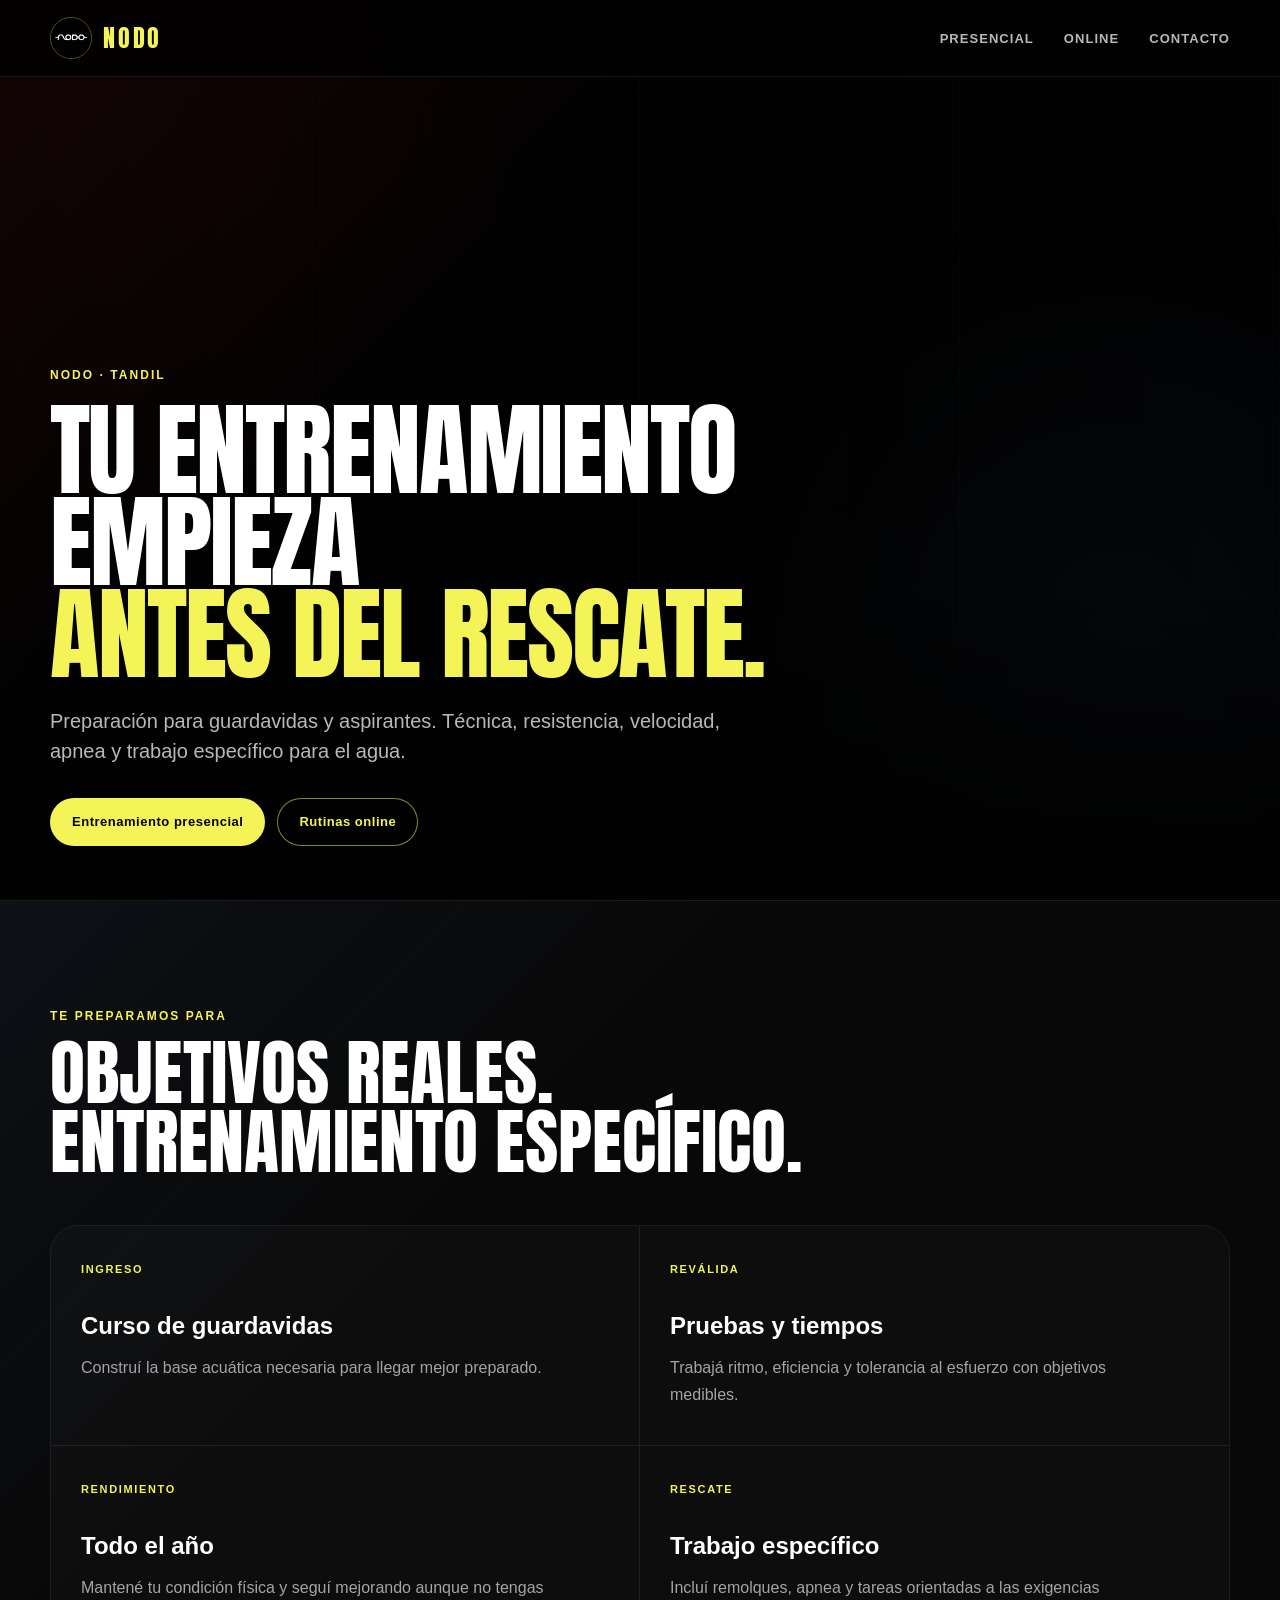
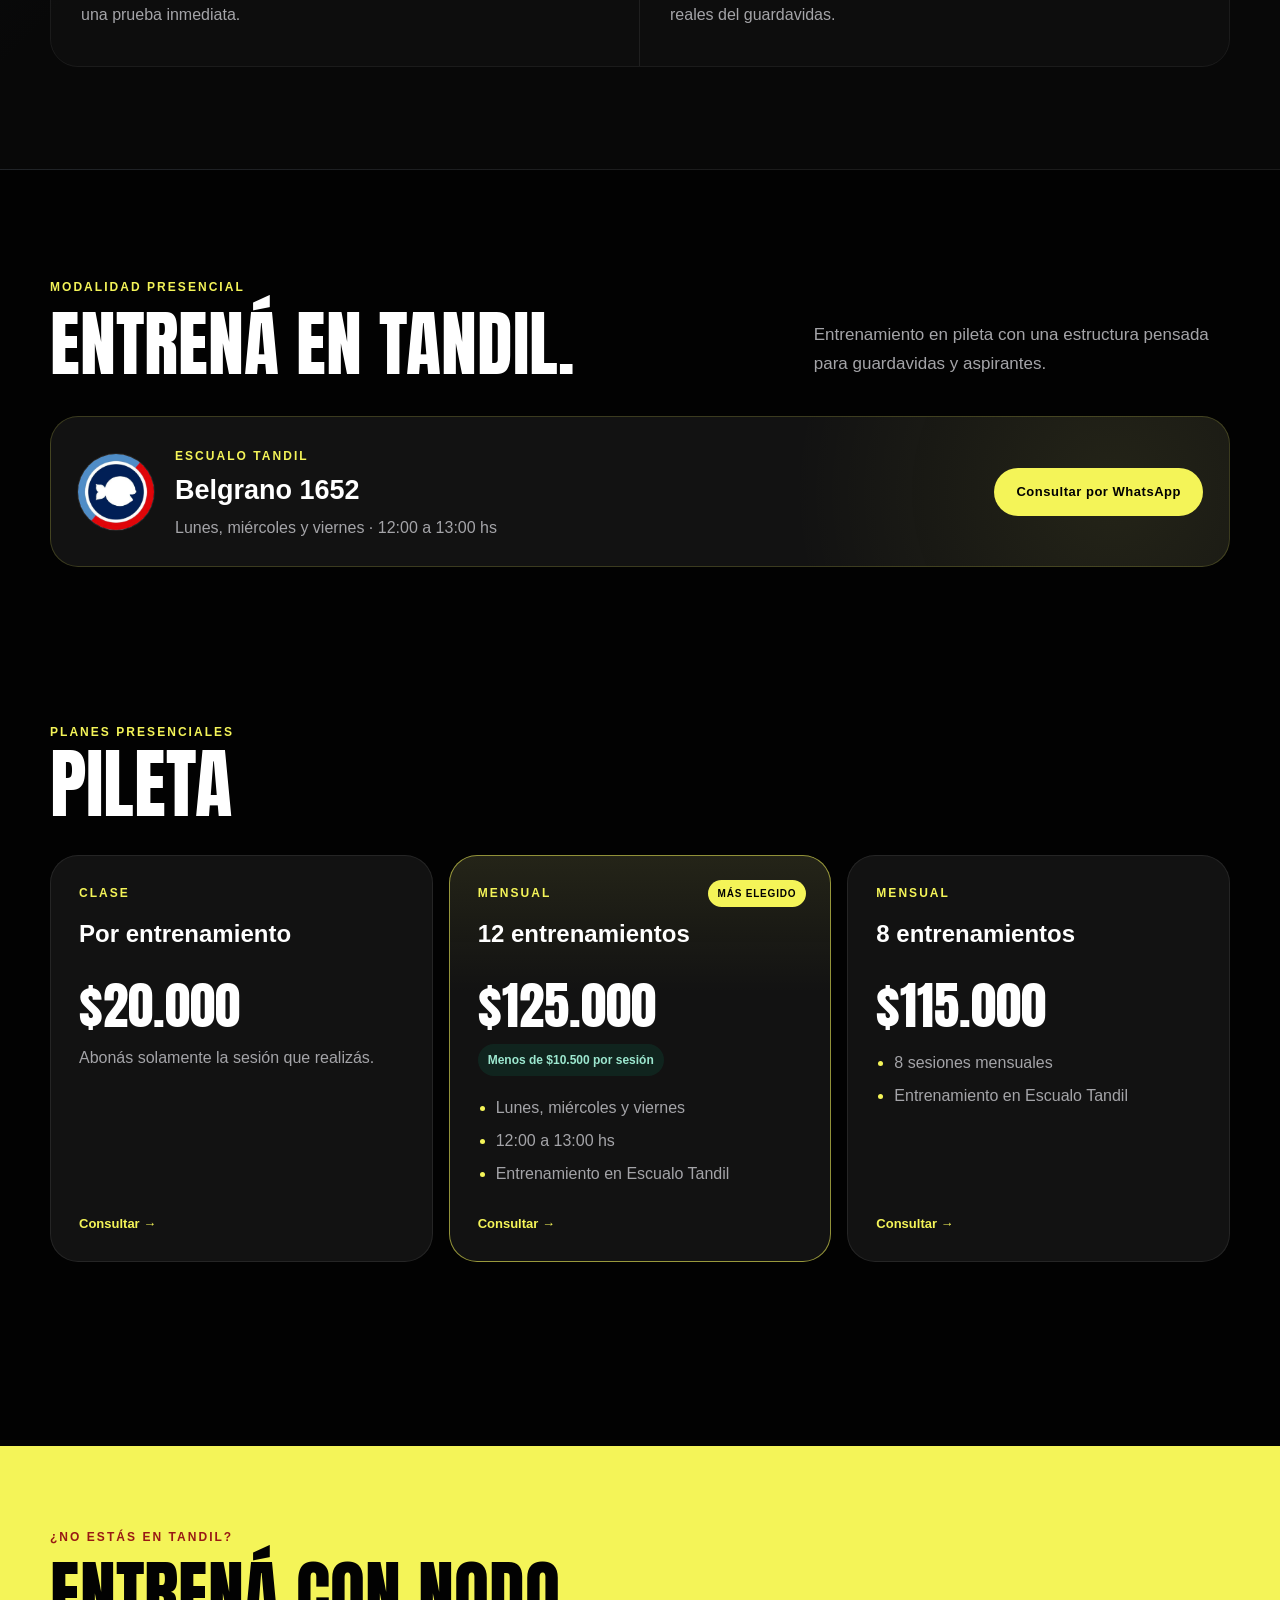
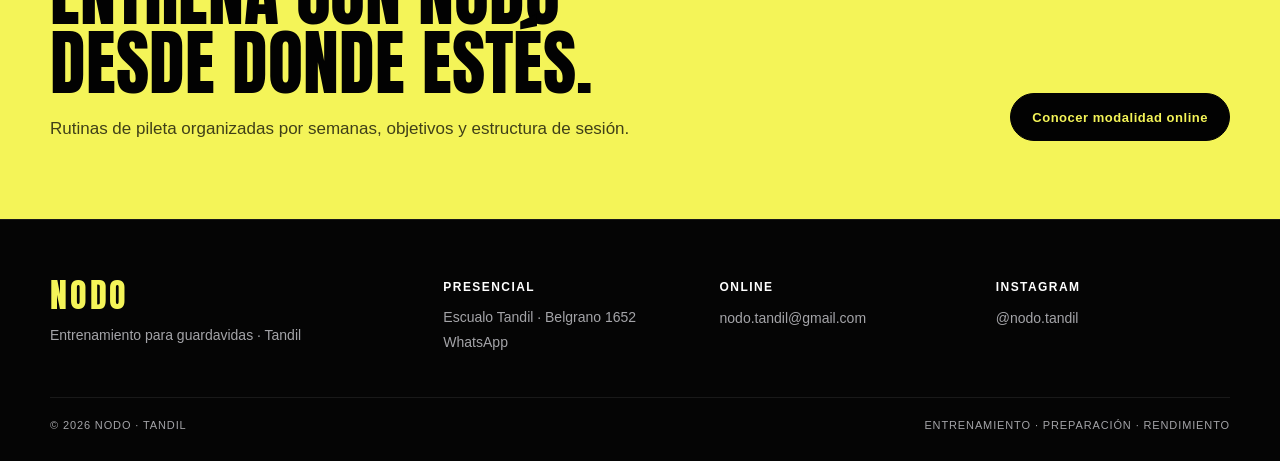
==== commit 4a74bd8a: "Simplifica hero y elimina contenido redundante de la home" ====
--- a/index.html
+++ b/index.html
@@ -22,9 +22,7 @@
 
       <button class="menu-btn" id="menuBtn" aria-label="Abrir menú" aria-expanded="false">☰</button>
 
-      <ul class="nav-links" id="navLinks">
-        <li><a href="#programa">Entrenamiento</a></li>
-        <li><a href="#presencial">Presencial</a></li>
+      <ul class="nav-links" id="navLinks">        <li><a href="#presencial">Presencial</a></li>
         <li><a href="rutinas.html">Online</a></li>
         <li><a href="#contacto">Contacto</a></li>
       </ul>
@@ -36,7 +34,7 @@
       <div class="hero-overlay"></div>
       <div class="hero-content">
         <span class="tag">NODO · TANDIL</span>
-        <h1>ENTRENÁ PARA ESTAR LISTO <em>CUANDO IMPORTA.</em></h1>
+        <h1>TU ENTRENAMIENTO EMPIEZA <em>ANTES DEL RESCATE.</em></h1>
         <p>
           Preparación para guardavidas y aspirantes. Técnica, resistencia, velocidad,
           apnea y trabajo específico para el agua.
@@ -46,38 +44,6 @@
           <a href="#presencial" class="btn primary">Entrenamiento presencial</a>
           <a href="rutinas.html" class="btn secondary">Rutinas online</a>
         </div>
-
-        <div class="hero-stats" aria-label="Características de NODO">
-          <div><strong>01</strong><span>Preparación específica</span></div>
-          <div><strong>02</strong><span>Presencial + online</span></div>
-        </div>
-      </div>
-    </section>
-
-    <section class="section intro-section" id="programa">
-      <div class="section-heading">
-        <div>
-          <span class="eyebrow">ENTRENAMIENTO INTEGRAL</span>
-          <h2>NO ES SOLO NADAR.<br>ES PREPARARTE PARA RESPONDER.</h2>
-        </div>
-        <p class="section-lead">
-          Entrenamos las capacidades que necesitás para sostener el rendimiento en el agua
-          y llegar preparado a evaluaciones, reválidas y situaciones específicas de rescate.
-        </p>
-      </div>
-
-      <div class="cards">
-        <article class="card">
-          <span class="card-number">01</span>
-          <h3>Pileta</h3>
-          <p>Técnica, resistencia, velocidad, apnea, remolques y trabajos orientados al rescate.</p>
-        </article>
-
-        <article class="card">
-          <span class="card-number">02</span>
-          <h3>Planificación</h3>
-          <p>Sesiones organizadas con objetivos concretos, progresión y seguimiento durante el año.</p>
-        </article>
       </div>
     </section>
 
--- a/css/style.css
+++ b/css/style.css
@@ -298,9 +298,9 @@
 
 .hero-stats {
   display: grid;
-  grid-template-columns: repeat(3, minmax(0, 1fr));
+  grid-template-columns: repeat(2, minmax(0, 1fr));
   gap: 1px;
-  max-width: 880px;
+  max-width: 620px;
   margin-top: 70px;
   border: 1px solid var(--border-soft);
   border-radius: var(--radius-md);
@@ -372,7 +372,7 @@
 
 .cards {
   display: grid;
-  grid-template-columns: repeat(3, 1fr);
+  grid-template-columns: repeat(2, 1fr);
   gap: 16px;
 }
 
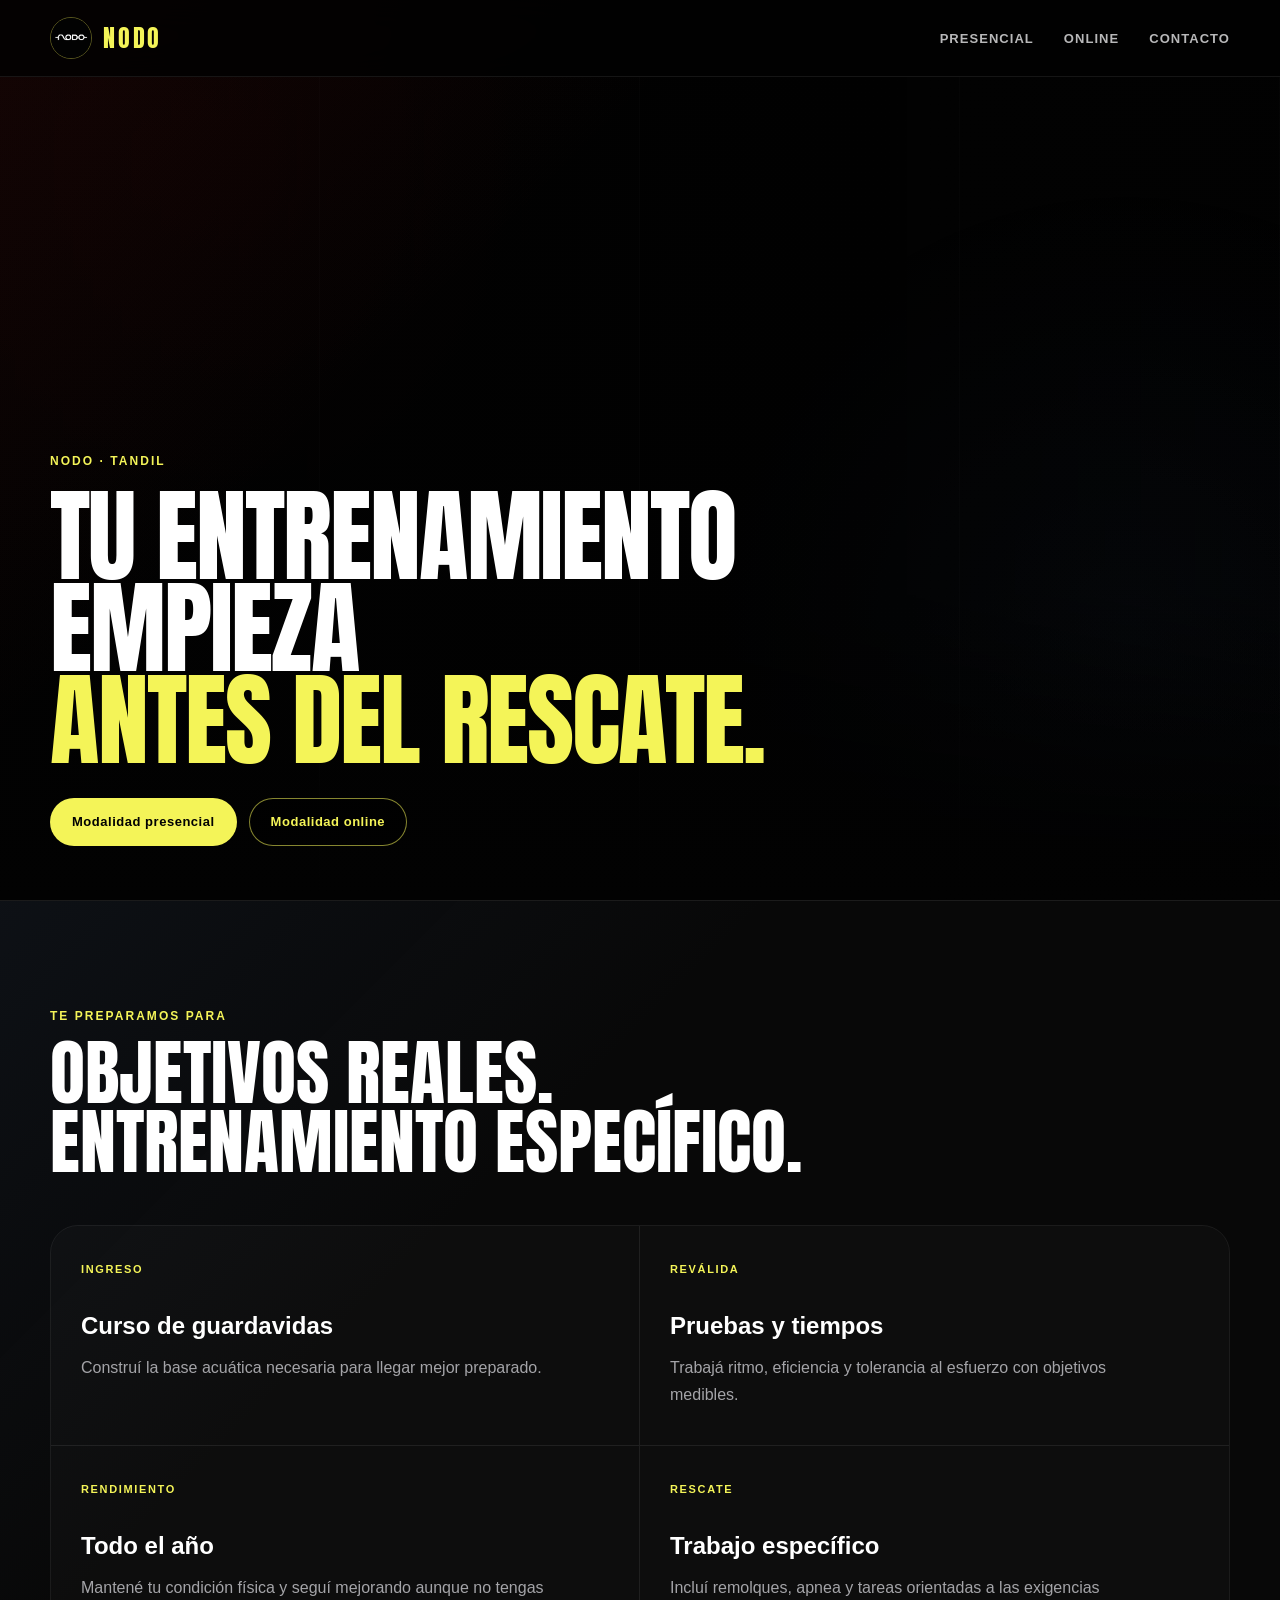
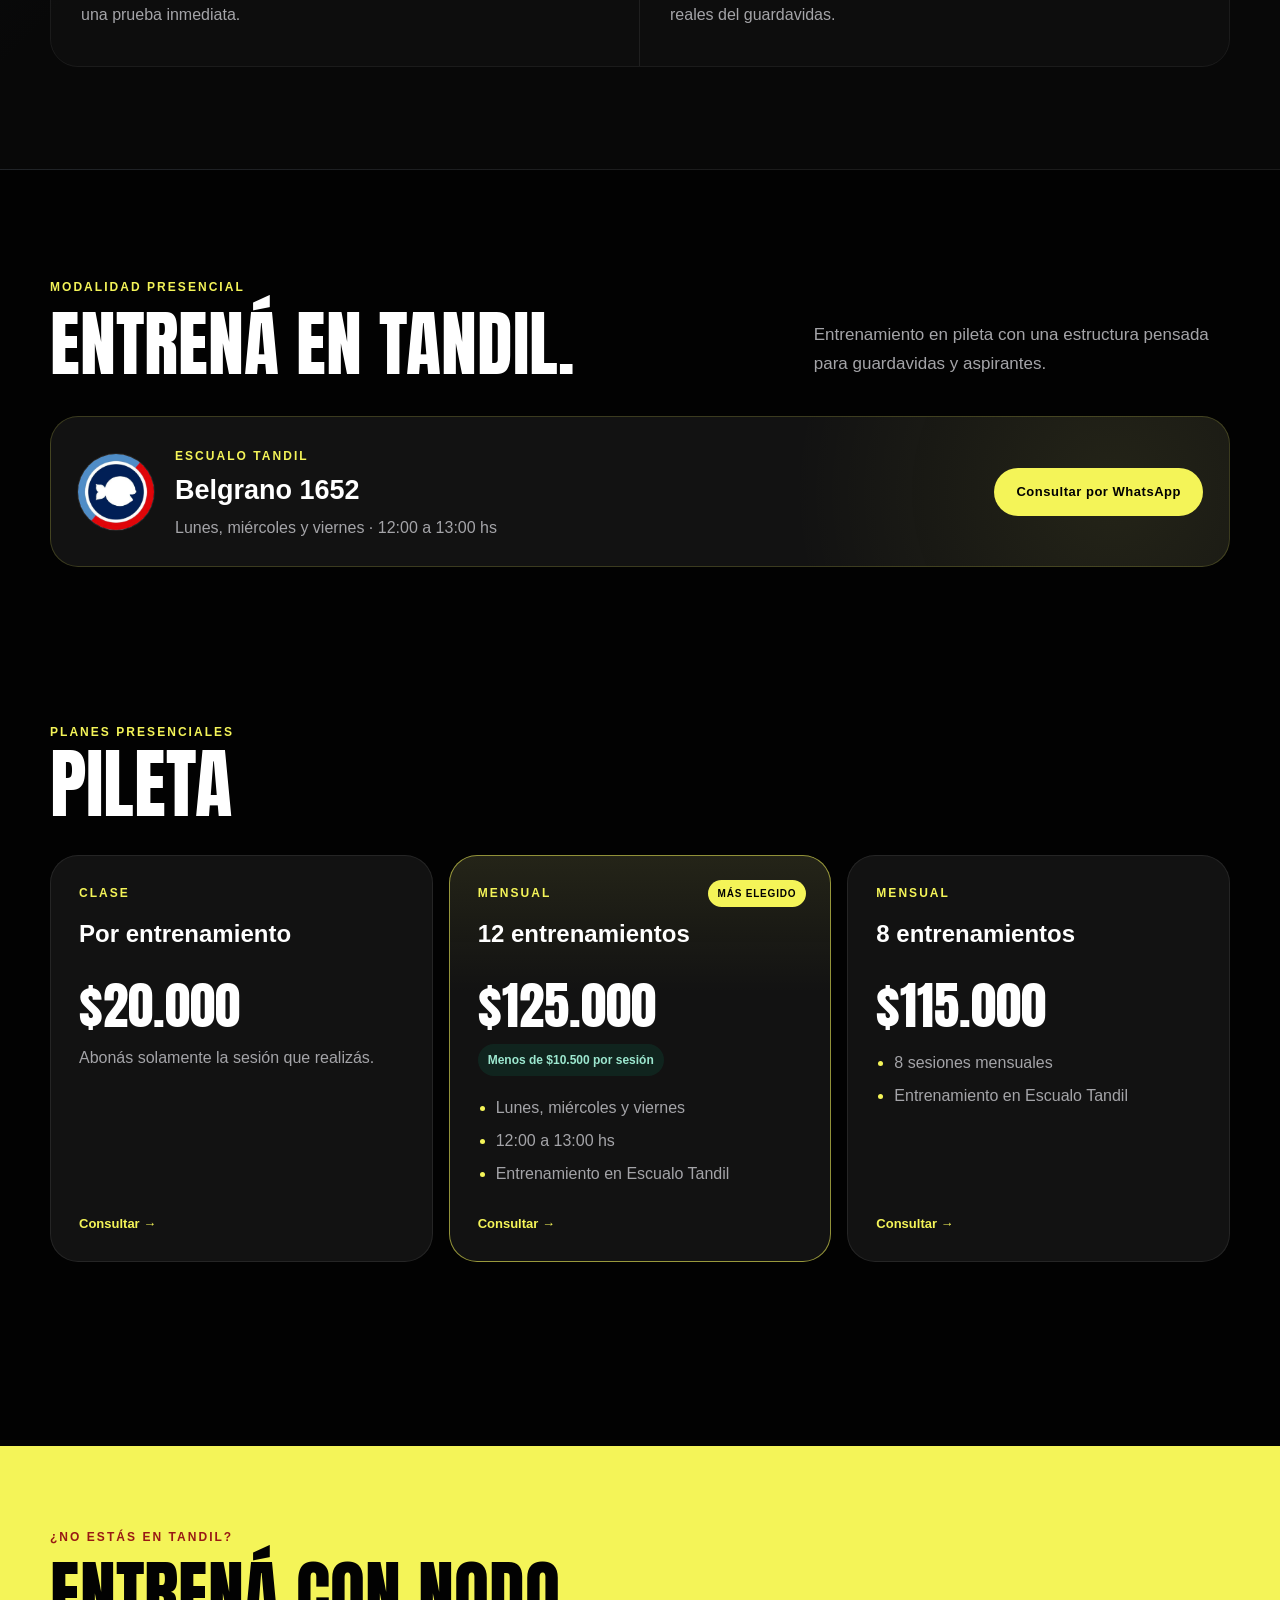
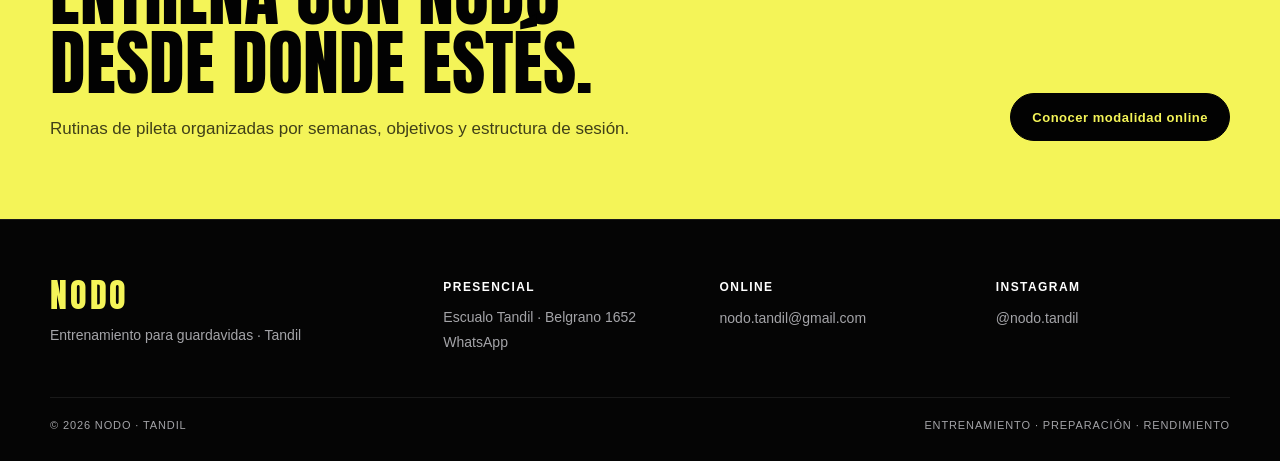
==== commit 7cdd12fc: "Simplifica hero y renombra modalidades" ====
--- a/index.html
+++ b/index.html
@@ -35,14 +35,9 @@
       <div class="hero-content">
         <span class="tag">NODO · TANDIL</span>
         <h1>TU ENTRENAMIENTO EMPIEZA <em>ANTES DEL RESCATE.</em></h1>
-        <p>
-          Preparación para guardavidas y aspirantes. Técnica, resistencia, velocidad,
-          apnea y trabajo específico para el agua.
-        </p>
-
         <div class="hero-buttons">
-          <a href="#presencial" class="btn primary">Entrenamiento presencial</a>
-          <a href="rutinas.html" class="btn secondary">Rutinas online</a>
+          <a href="#presencial" class="btn primary">Modalidad presencial</a>
+          <a href="rutinas.html" class="btn secondary">Modalidad online</a>
         </div>
       </div>
     </section>
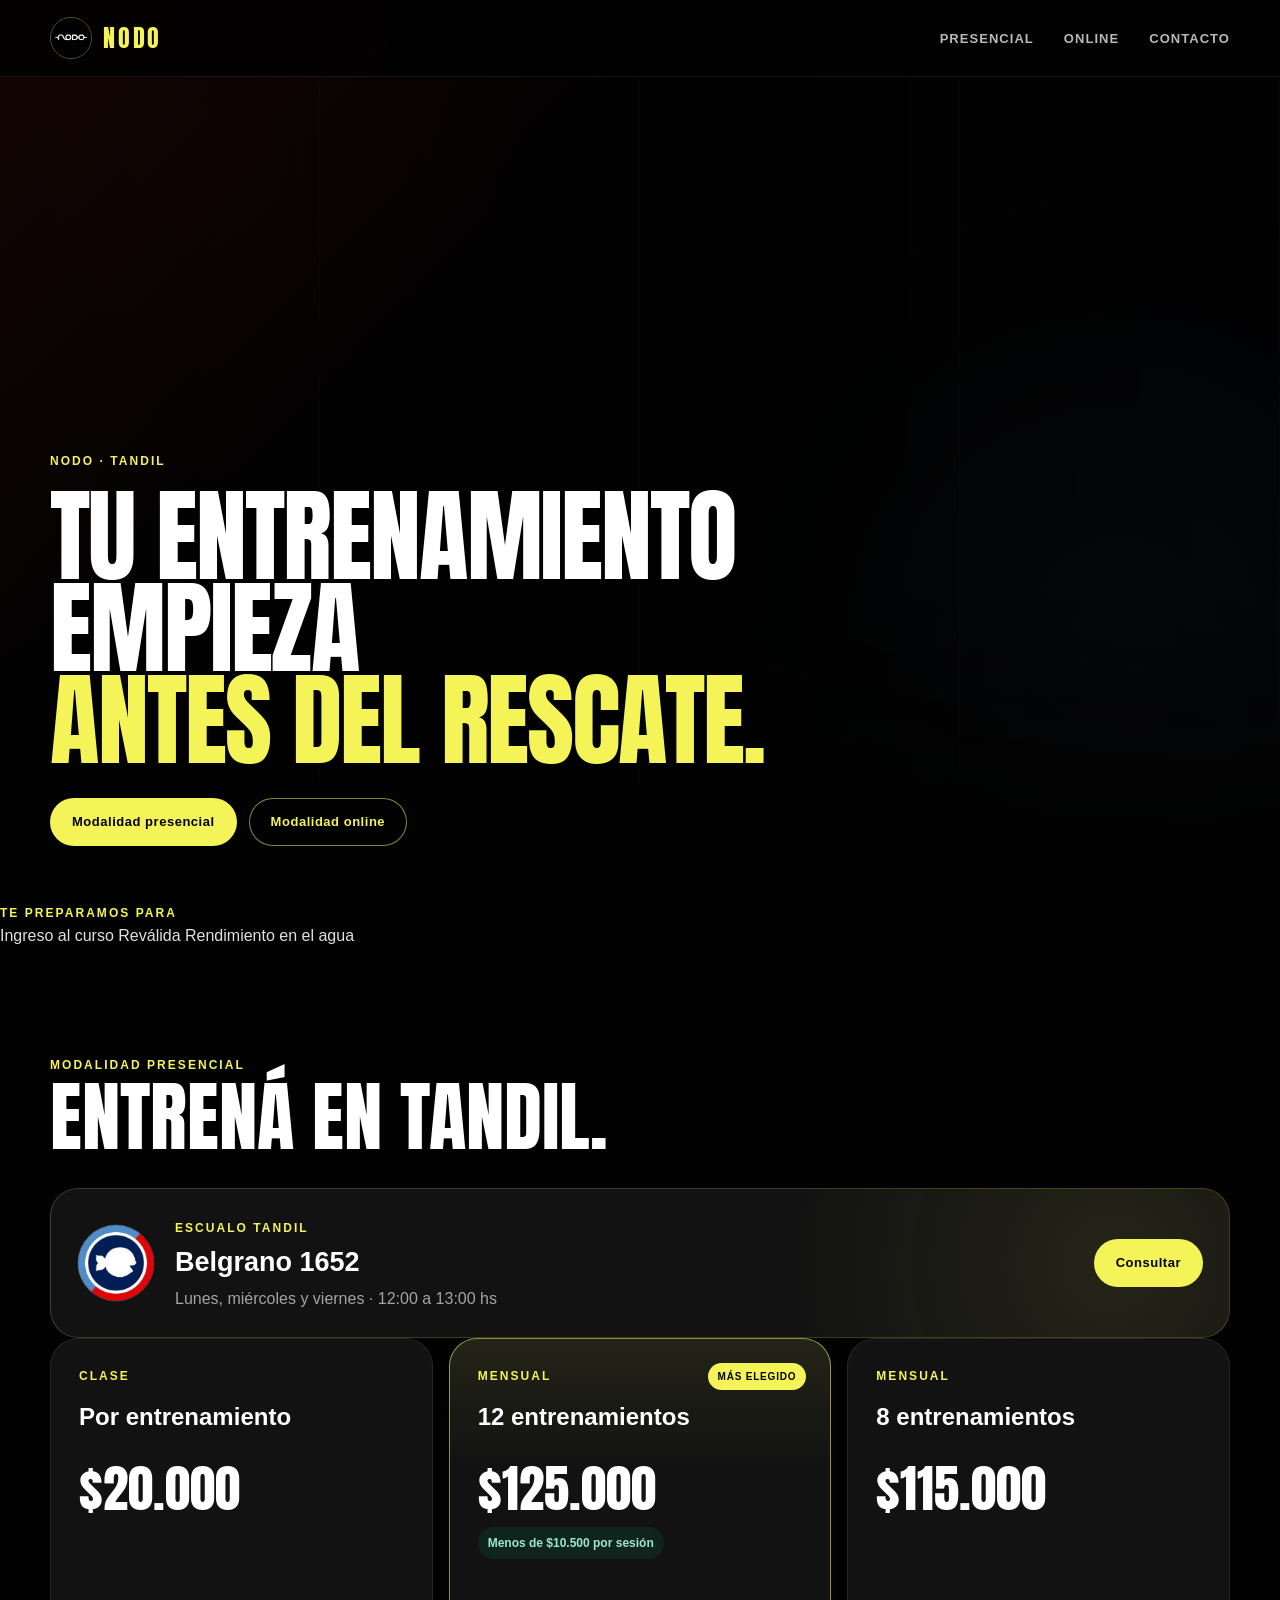
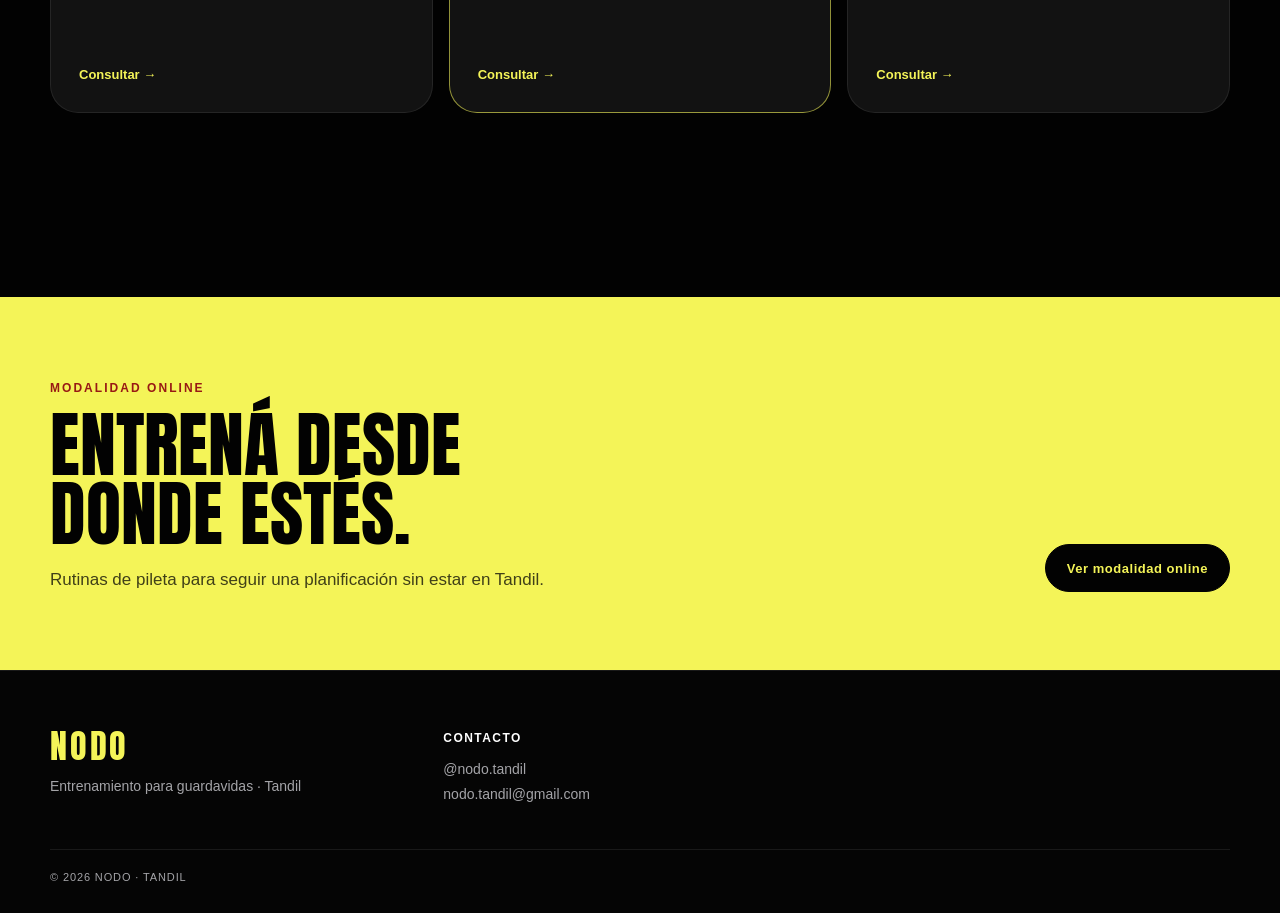
==== commit 5920f744: "Simplifica la home según principios UX" ====
--- a/index.html
+++ b/index.html
@@ -3,7 +3,7 @@
 <head>
   <meta charset="UTF-8" />
   <meta name="viewport" content="width=device-width, initial-scale=1.0" />
-  <meta name="description" content="NODO Tandil. Entrenamiento y preparación para guardavidas y aspirantes, presencial y online." />
+  <meta name="description" content="NODO Tandil. Entrenamiento para guardavidas y aspirantes, presencial y online." />
   <title>NODO | Entrenamiento para Guardavidas</title>
   <link rel="icon" type="image/png" href="img/imglogo.png">
   <link rel="preconnect" href="https://fonts.googleapis.com">
@@ -22,7 +22,8 @@
 
       <button class="menu-btn" id="menuBtn" aria-label="Abrir menú" aria-expanded="false">☰</button>
 
-      <ul class="nav-links" id="navLinks">        <li><a href="#presencial">Presencial</a></li>
+      <ul class="nav-links" id="navLinks">
+        <li><a href="#presencial">Presencial</a></li>
         <li><a href="rutinas.html">Online</a></li>
         <li><a href="#contacto">Contacto</a></li>
       </ul>
@@ -35,6 +36,7 @@
       <div class="hero-content">
         <span class="tag">NODO · TANDIL</span>
         <h1>TU ENTRENAMIENTO EMPIEZA <em>ANTES DEL RESCATE.</em></h1>
+
         <div class="hero-buttons">
           <a href="#presencial" class="btn primary">Modalidad presencial</a>
           <a href="rutinas.html" class="btn secondary">Modalidad online</a>
@@ -42,45 +44,21 @@
       </div>
     </section>
 
-    <section class="focus-section">
-      <div class="focus-inner">
-        <div class="focus-title">
-          <span class="eyebrow">TE PREPARAMOS PARA</span>
-          <h2>OBJETIVOS REALES.<br>ENTRENAMIENTO ESPECÍFICO.</h2>
-        </div>
-
-        <div class="focus-grid">
-          <article>
-            <span>INGRESO</span>
-            <h3>Curso de guardavidas</h3>
-            <p>Construí la base acuática necesaria para llegar mejor preparado.</p>
-          </article>
-          <article>
-            <span>REVÁLIDA</span>
-            <h3>Pruebas y tiempos</h3>
-            <p>Trabajá ritmo, eficiencia y tolerancia al esfuerzo con objetivos medibles.</p>
-          </article>
-          <article>
-            <span>RENDIMIENTO</span>
-            <h3>Todo el año</h3>
-            <p>Mantené tu condición física y seguí mejorando aunque no tengas una prueba inmediata.</p>
-          </article>
-          <article>
-            <span>RESCATE</span>
-            <h3>Trabajo específico</h3>
-            <p>Incluí remolques, apnea y tareas orientadas a las exigencias reales del guardavidas.</p>
-          </article>
+    <section class="goals-section">
+      <div class="goals-inner">
+        <span class="eyebrow">TE PREPARAMOS PARA</span>
+        <div class="goals-list" aria-label="Objetivos de entrenamiento">
+          <span>Ingreso al curso</span>
+          <span>Reválida</span>
+          <span>Rendimiento en el agua</span>
         </div>
       </div>
     </section>
 
-    <section class="section" id="presencial">
-      <div class="section-heading compact">
-        <div>
-          <span class="eyebrow">MODALIDAD PRESENCIAL</span>
-          <h2>ENTRENÁ EN TANDIL.</h2>
-        </div>
-        <p class="section-lead">Entrenamiento en pileta con una estructura pensada para guardavidas y aspirantes.</p>
+    <section class="section presencial-section" id="presencial">
+      <div class="section-title">
+        <span>MODALIDAD PRESENCIAL</span>
+        <h2>ENTRENÁ EN TANDIL.</h2>
       </div>
 
       <div class="location-panel">
@@ -92,22 +70,14 @@
             <p>Lunes, miércoles y viernes · 12:00 a 13:00 hs</p>
           </div>
         </div>
-        <a href="https://wa.me/5492494324794" target="_blank" rel="noopener" class="btn primary">Consultar por WhatsApp</a>
-      </div>
-    </section>
-
-    <section class="section plans-section" id="precios-pileta">
-      <div class="section-title">
-        <span>PLANES PRESENCIALES</span>
-        <h2>PILETA</h2>
+        <a href="https://wa.me/5492494324794" target="_blank" rel="noopener" class="btn primary">Consultar</a>
       </div>
 
-      <div class="price-grid">
+      <div class="price-grid presencial-price-grid">
         <article class="price-card">
           <span class="plan-label">CLASE</span>
           <h3>Por entrenamiento</h3>
           <p class="price">$20.000</p>
-          <p class="price-caption">Abonás solamente la sesión que realizás.</p>
           <a href="https://wa.me/5492494324794" target="_blank" rel="noopener" class="card-cta">Consultar →</a>
         </article>
 
@@ -117,11 +87,6 @@
           <h3>12 entrenamientos</h3>
           <p class="price">$125.000</p>
           <p class="highlight">Menos de $10.500 por sesión</p>
-          <ul>
-            <li>Lunes, miércoles y viernes</li>
-            <li>12:00 a 13:00 hs</li>
-            <li>Entrenamiento en Escualo Tandil</li>
-          </ul>
           <a href="https://wa.me/5492494324794" target="_blank" rel="noopener" class="card-cta">Consultar →</a>
         </article>
 
@@ -129,10 +94,6 @@
           <span class="plan-label">MENSUAL</span>
           <h3>8 entrenamientos</h3>
           <p class="price">$115.000</p>
-          <ul>
-            <li>8 sesiones mensuales</li>
-            <li>Entrenamiento en Escualo Tandil</li>
-          </ul>
           <a href="https://wa.me/5492494324794" target="_blank" rel="noopener" class="card-cta">Consultar →</a>
         </article>
       </div>
@@ -141,42 +102,31 @@
     <section class="online-cta" id="online">
       <div class="online-cta-inner">
         <div>
-          <span class="eyebrow">¿NO ESTÁS EN TANDIL?</span>
-          <h2>ENTRENÁ CON NODO<br>DESDE DONDE ESTÉS.</h2>
-          <p>Rutinas de pileta organizadas por semanas, objetivos y estructura de sesión.</p>
+          <span class="eyebrow">MODALIDAD ONLINE</span>
+          <h2>ENTRENÁ DESDE<br>DONDE ESTÉS.</h2>
+          <p>Rutinas de pileta para seguir una planificación sin estar en Tandil.</p>
         </div>
-        <a href="rutinas.html" class="btn dark-btn">Conocer modalidad online</a>
+        <a href="rutinas.html" class="btn dark-btn">Ver modalidad online</a>
       </div>
     </section>
   </main>
 
   <footer class="footer" id="contacto">
-    <div class="footer-container">
+    <div class="footer-container compact-footer">
       <div class="footer-brand">
         <div class="footer-logo">NODO</div>
         <p>Entrenamiento para guardavidas · Tandil</p>
       </div>
 
       <div class="footer-contact">
-        <h3>Presencial</h3>
-        <p>Escualo Tandil · Belgrano 1652</p>
-        <a href="https://wa.me/5492494324794" target="_blank" rel="noopener">WhatsApp</a>
-      </div>
-
-      <div class="footer-contact">
-        <h3>Online</h3>
+        <h3>Contacto</h3>
+        <a href="https://instagram.com/nodo.tandil" target="_blank" rel="noopener">@nodo.tandil</a><br>
         <a href="mailto:nodo.tandil@gmail.com">nodo.tandil@gmail.com</a>
-      </div>
-
-      <div class="footer-social">
-        <h3>Instagram</h3>
-        <a href="https://instagram.com/nodo.tandil" target="_blank" rel="noopener">@nodo.tandil</a>
       </div>
     </div>
 
     <div class="footer-bottom">
       <p>© 2026 NODO · Tandil</p>
-      <p>Entrenamiento · Preparación · Rendimiento</p>
     </div>
   </footer>
 
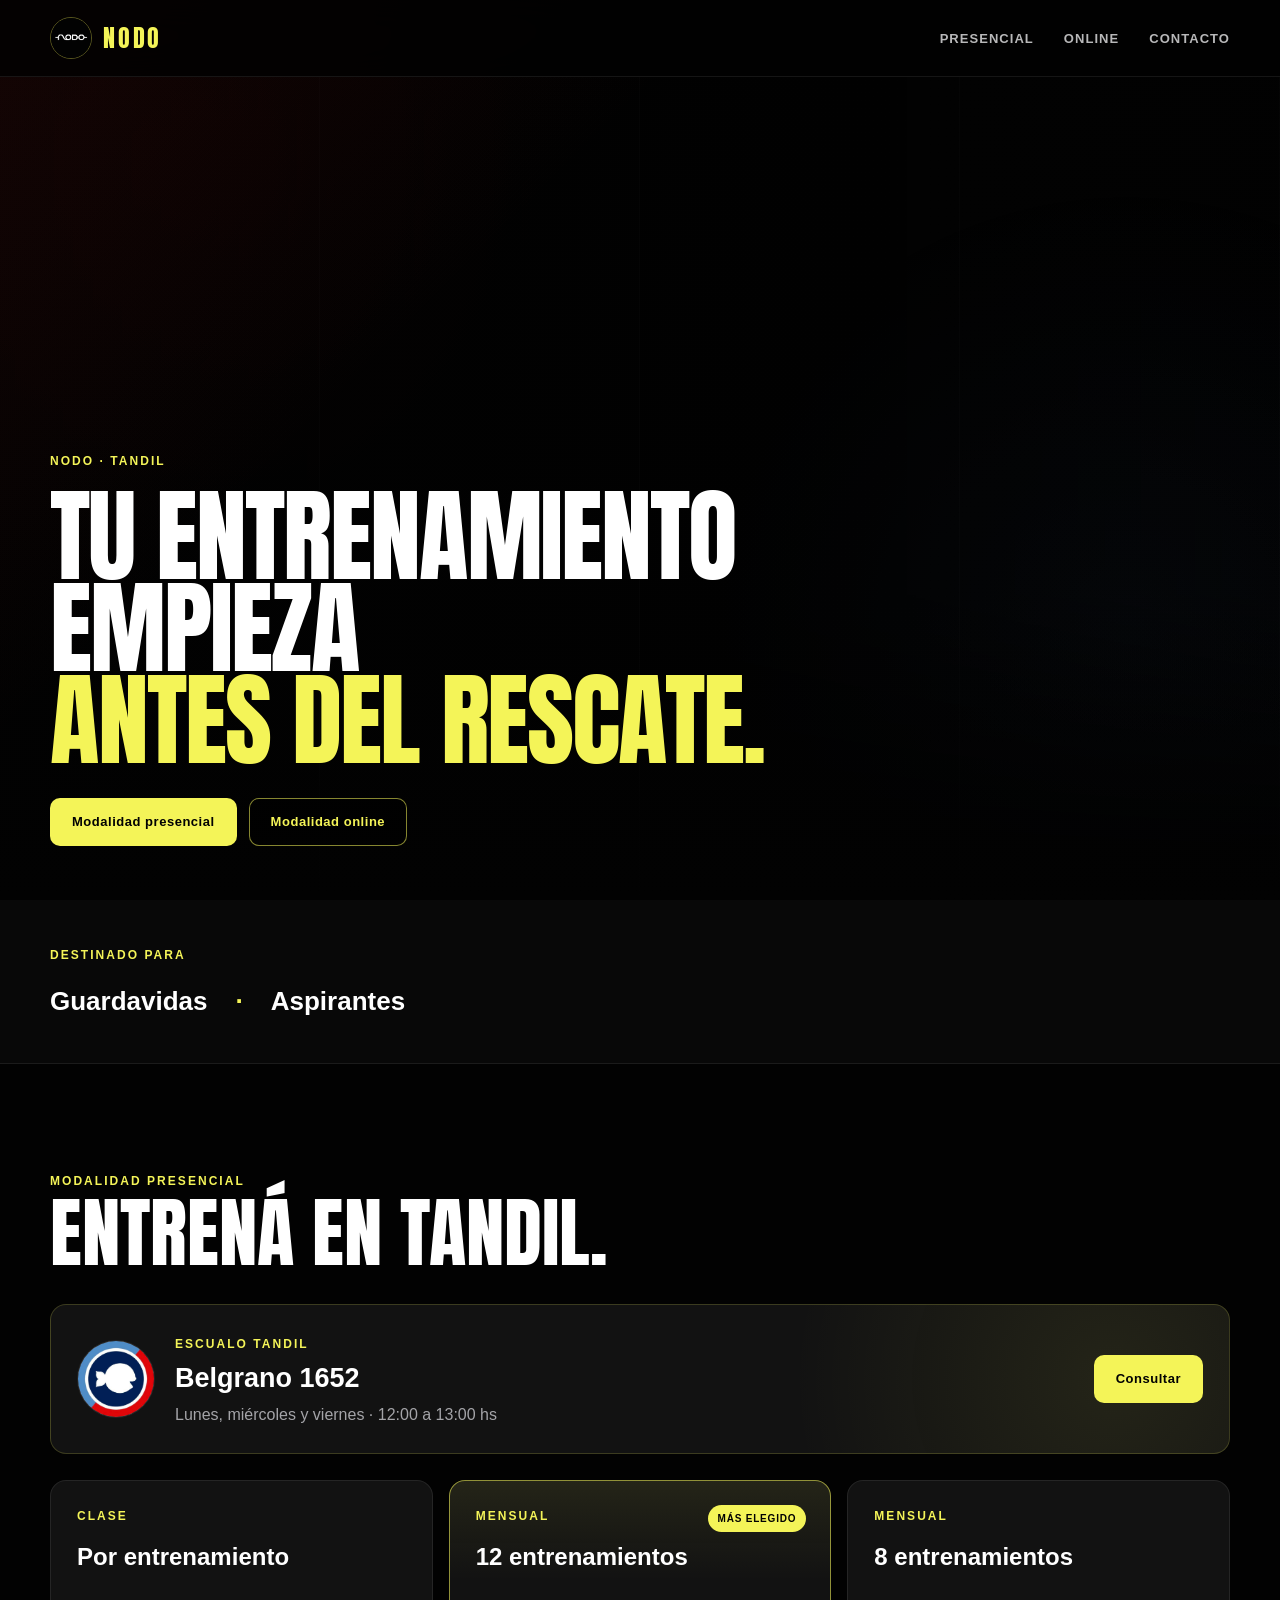
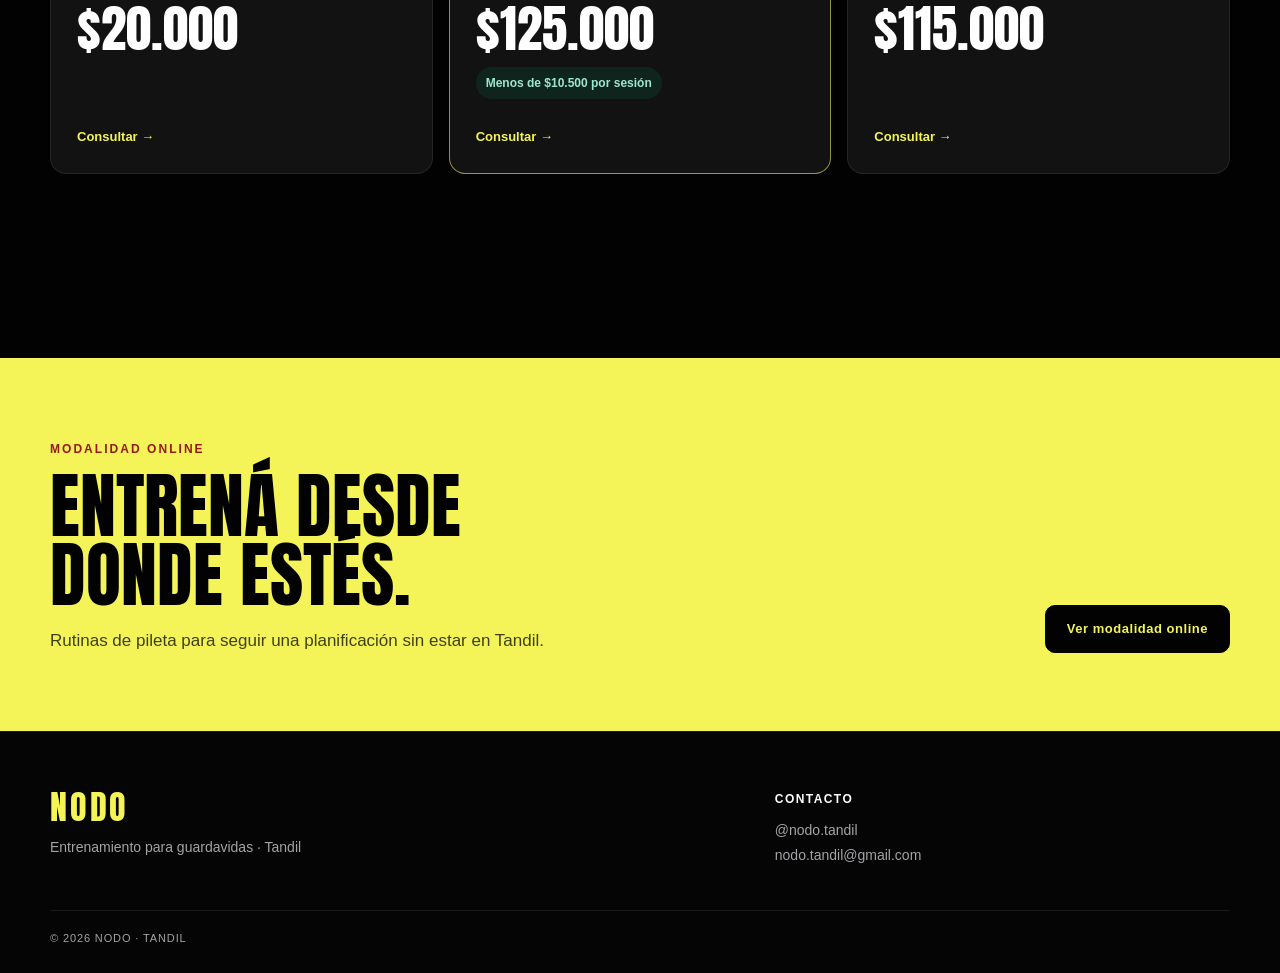
==== commit 44c24894: "Actualiza destinatarios de NODO" ====
--- a/index.html
+++ b/index.html
@@ -46,11 +46,10 @@
 
     <section class="goals-section">
       <div class="goals-inner">
-        <span class="eyebrow">TE PREPARAMOS PARA</span>
-        <div class="goals-list" aria-label="Objetivos de entrenamiento">
-          <span>Ingreso al curso</span>
-          <span>Reválida</span>
-          <span>Rendimiento en el agua</span>
+        <span class="eyebrow">DESTINADO PARA</span>
+        <div class="goals-list" aria-label="Destinatarios">
+          <span>Guardavidas</span>
+          <span>Aspirantes</span>
         </div>
       </div>
     </section>
--- a/css/style.css
+++ b/css/style.css
@@ -13,8 +13,8 @@
   --border: rgba(244, 244, 88, 0.18);
   --border-soft: rgba(255, 255, 255, 0.08);
   --max-width: 1180px;
-  --radius-lg: 28px;
-  --radius-md: 18px;
+  --radius-lg: 16px;
+  --radius-md: 12px;
   --shadow: 0 22px 60px rgba(0, 0, 0, 0.32);
 }
 
@@ -254,7 +254,7 @@
   min-height: 48px;
   padding: 13px 21px;
   border: 1px solid transparent;
-  border-radius: 999px;
+  border-radius: 10px;
   font-size: 13px;
   font-weight: 700;
   letter-spacing: 0.04em;
@@ -551,8 +551,8 @@
   position: relative;
   display: flex;
   flex-direction: column;
-  min-height: 375px;
-  padding: 28px;
+  min-height: 270px;
+  padding: 26px;
   border: 1px solid var(--border-soft);
   border-radius: var(--radius-lg);
   background: var(--surface);
@@ -943,3 +943,69 @@
     padding: 60px 0;
   }
 }
+
+
+/* UX: contenido más simple y jerarquizado */
+
+.goals-section {
+  border-bottom: 1px solid var(--border-soft);
+  background: #080808;
+}
+
+.goals-inner {
+  width: min(var(--max-width), calc(100% - 36px));
+  margin: 0 auto;
+  padding: 42px 0;
+}
+
+.goals-list {
+  display: flex;
+  flex-wrap: wrap;
+  gap: 12px 28px;
+  margin-top: 16px;
+}
+
+.goals-list span {
+  color: var(--white);
+  font-size: clamp(18px, 2.2vw, 26px);
+  font-weight: 600;
+}
+
+.goals-list span:not(:last-child)::after {
+  content: "·";
+  margin-left: 28px;
+  color: var(--accent);
+}
+
+.presencial-section {
+  padding-bottom: 104px;
+}
+
+.presencial-price-grid {
+  margin-top: 26px;
+}
+
+.compact-footer {
+  grid-template-columns: 1.5fr 1fr;
+}
+
+@media (max-width: 760px) {
+  .goals-inner {
+    width: min(100% - 28px, var(--max-width));
+    padding: 34px 0;
+  }
+
+  .goals-list {
+    display: grid;
+    gap: 8px;
+  }
+
+  .goals-list span:not(:last-child)::after {
+    content: "";
+    margin: 0;
+  }
+
+  .compact-footer {
+    grid-template-columns: 1fr;
+  }
+}
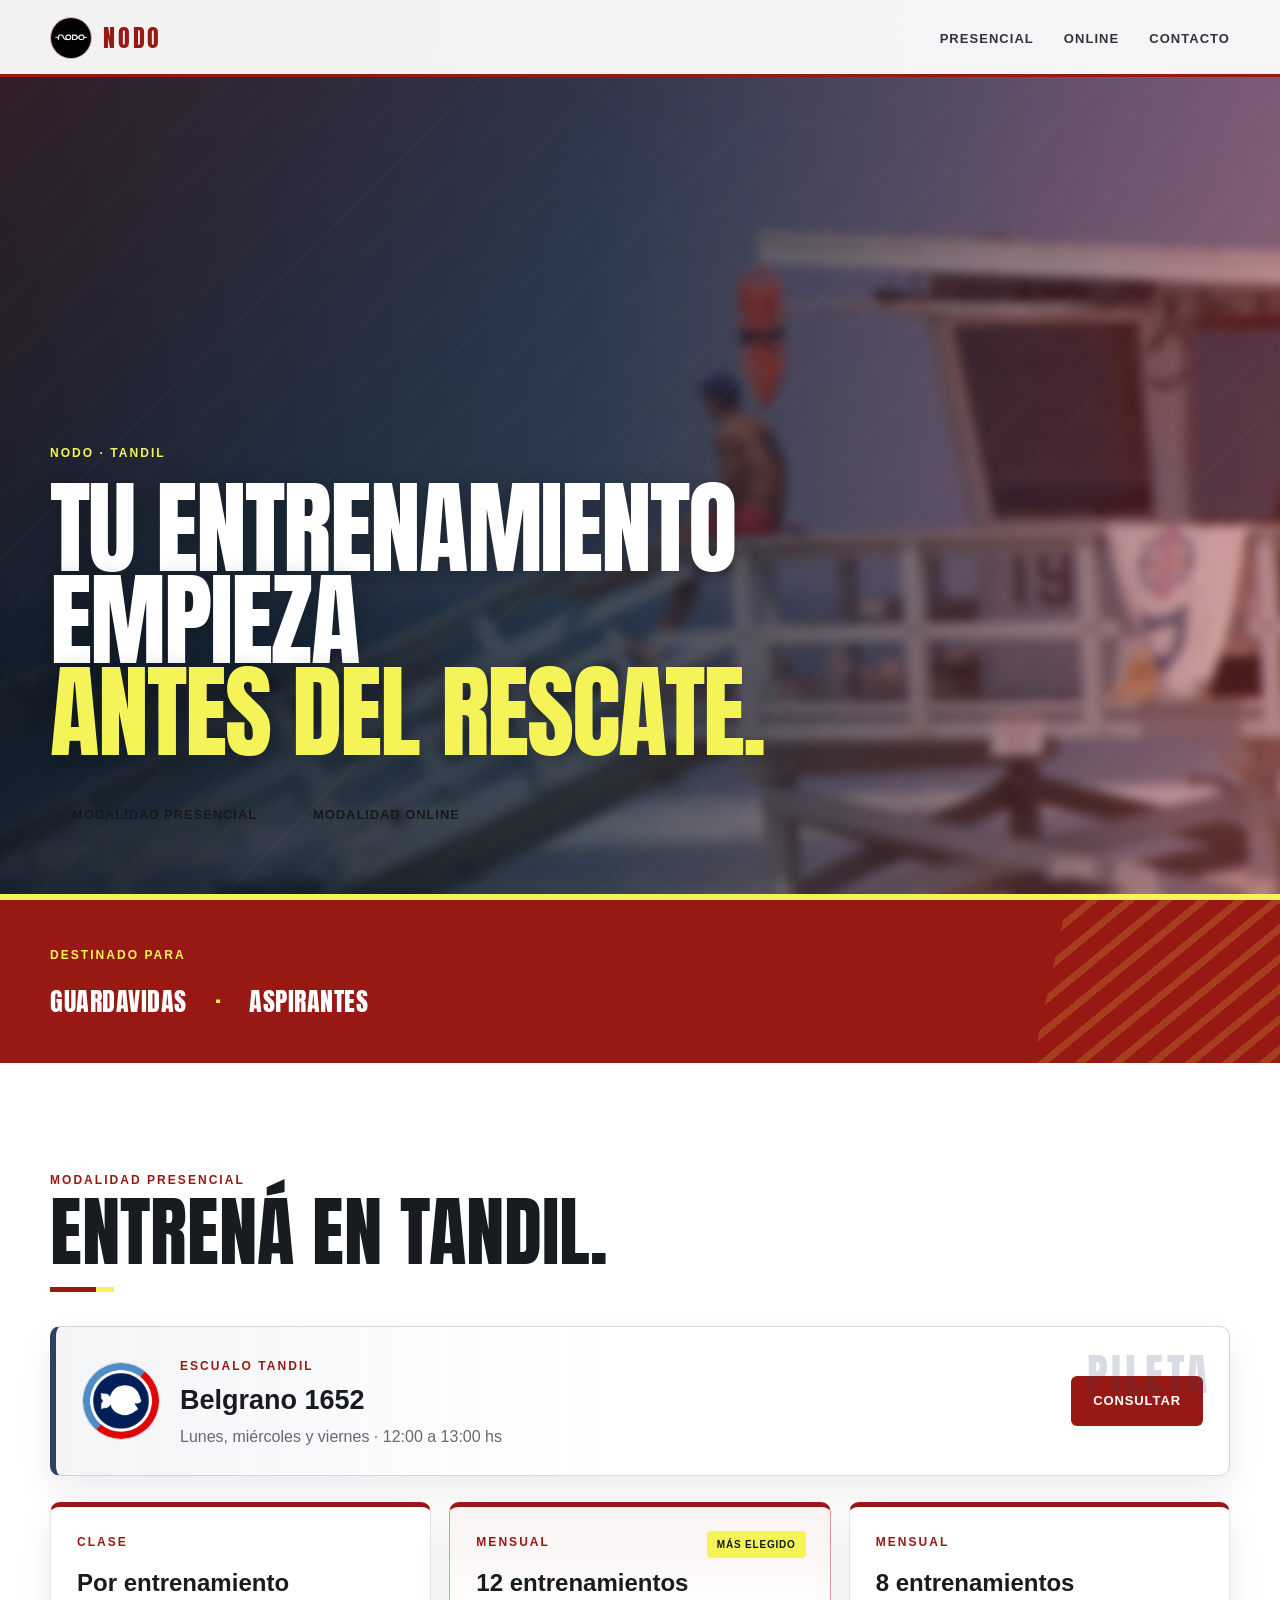
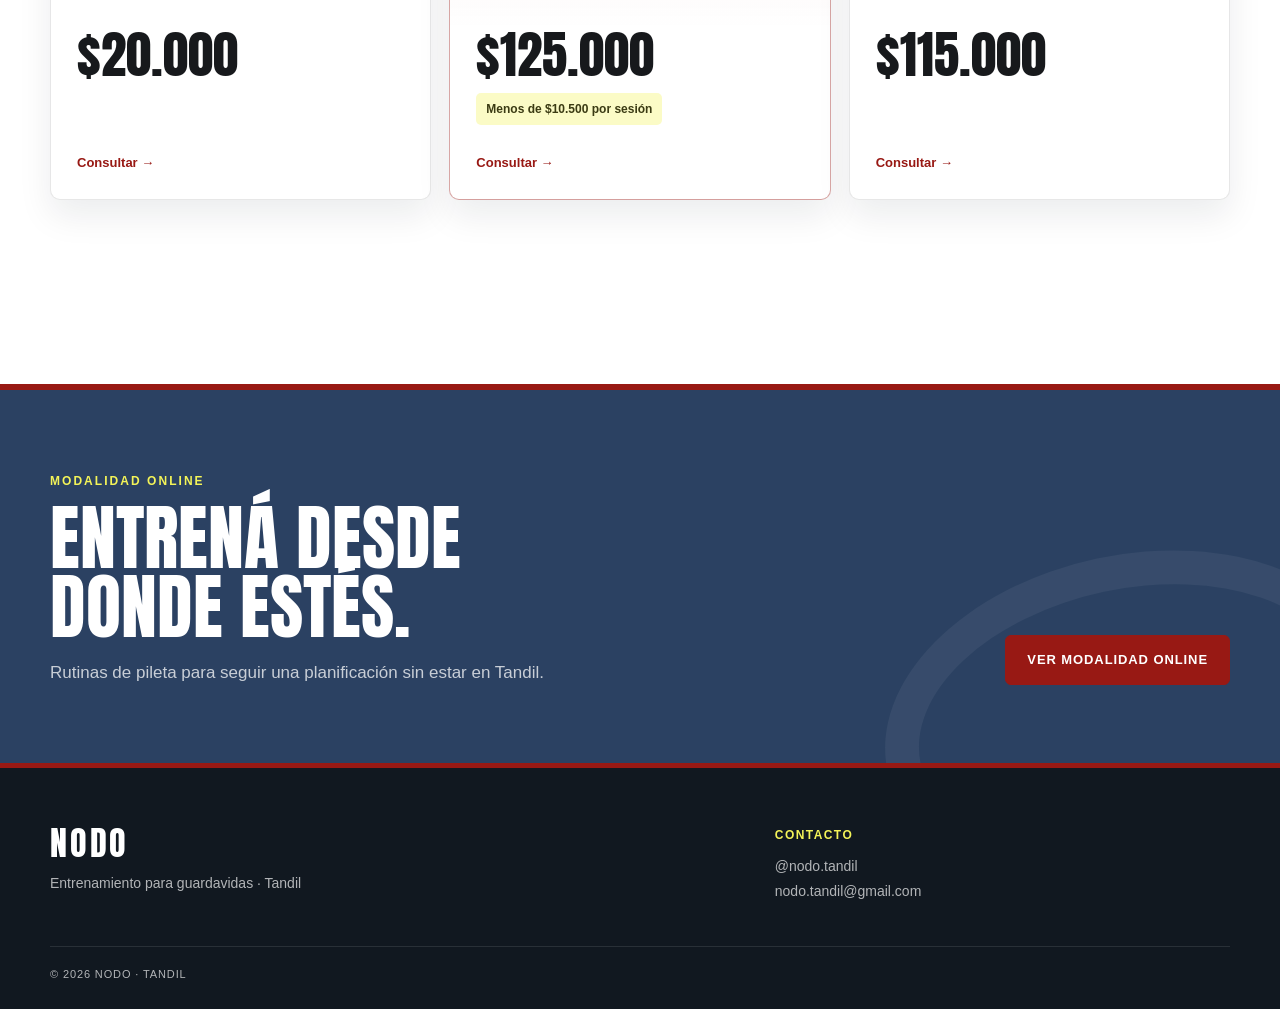
==== commit 52150ec6: "Diferencia acciones presencial y online por color" ====
--- a/index.html
+++ b/index.html
@@ -38,8 +38,8 @@
         <h1>TU ENTRENAMIENTO EMPIEZA <em>ANTES DEL RESCATE.</em></h1>
 
         <div class="hero-buttons">
-          <a href="#presencial" class="btn primary">Modalidad presencial</a>
-          <a href="rutinas.html" class="btn secondary">Modalidad online</a>
+          <a href="#presencial" class="btn presencial-action">Modalidad presencial</a>
+          <a href="rutinas.html" class="btn online-action">Modalidad online</a>
         </div>
       </div>
     </section>
--- a/css/style.css
+++ b/css/style.css
@@ -1009,3 +1009,648 @@
     grid-template-columns: 1fr;
   }
 }
+
+
+/* IDENTIDAD NODO — rojo como color principal */
+:root {
+  --primary: #981914;
+  --primary-hover: #b5221c;
+  --signal: #f4f458;
+  --accent: var(--primary);
+  --border: rgba(152, 25, 20, 0.32);
+}
+
+body::before {
+  background:
+    radial-gradient(circle at 12% 18%, rgba(152, 25, 20, 0.16), transparent 30%),
+    radial-gradient(circle at 88% 72%, rgba(152, 25, 20, 0.07), transparent 30%);
+}
+
+.logo-img {
+  border-color: rgba(152, 25, 20, 0.52);
+}
+
+.logo,
+.footer-logo {
+  color: var(--white);
+}
+
+.nav-links a::after {
+  background: var(--primary);
+}
+
+.menu-btn {
+  color: var(--primary);
+}
+
+.hero-overlay {
+  background:
+    linear-gradient(135deg, rgba(152, 25, 20, 0.19), transparent 38%),
+    repeating-linear-gradient(
+      90deg,
+      transparent 0,
+      transparent calc(25% - 1px),
+      rgba(255, 255, 255, 0.022) 25%
+    );
+}
+
+.hero h1 em {
+  color: var(--primary);
+}
+
+.tag,
+.eyebrow,
+.mini-title,
+.section-title span,
+.plan-label {
+  color: var(--primary);
+}
+
+.primary {
+  background: var(--primary);
+  color: var(--white);
+}
+
+.primary:hover {
+  background: var(--primary-hover);
+}
+
+.secondary {
+  border-color: rgba(152, 25, 20, 0.72);
+  background: rgba(2, 2, 2, 0.52);
+  color: var(--white);
+}
+
+.secondary:hover {
+  border-color: var(--primary);
+  background: var(--primary);
+  color: var(--white);
+}
+
+.location-panel {
+  border-color: rgba(152, 25, 20, 0.3);
+  background:
+    radial-gradient(circle at 90% 50%, rgba(152, 25, 20, 0.10), transparent 30%),
+    var(--surface);
+}
+
+.price-card:hover {
+  border-color: rgba(152, 25, 20, 0.62);
+}
+
+.price-card.featured {
+  border-color: rgba(152, 25, 20, 0.72);
+  background:
+    linear-gradient(180deg, rgba(152, 25, 20, 0.12), transparent 38%),
+    var(--surface);
+}
+
+.highlight {
+  background: rgba(244, 244, 88, 0.10);
+  color: var(--signal);
+}
+
+.badge {
+  background: var(--signal);
+  color: #020202;
+}
+
+.card-cta {
+  color: #d75550;
+}
+
+.card-cta:hover {
+  color: var(--white);
+}
+
+.online-cta {
+  margin-top: 80px;
+  color: var(--text);
+  background:
+    linear-gradient(120deg, rgba(152, 25, 20, 0.14), transparent 45%),
+    #090909;
+  border-top: 1px solid rgba(152, 25, 20, 0.45);
+  border-bottom: 1px solid var(--border-soft);
+}
+
+.online-cta .eyebrow {
+  color: var(--primary);
+}
+
+.online-cta h2 {
+  color: var(--white);
+}
+
+.online-cta p {
+  color: var(--muted);
+}
+
+.dark-btn {
+  background: var(--primary);
+  color: var(--white);
+  border-color: var(--primary);
+}
+
+.dark-btn:hover {
+  background: var(--primary-hover);
+}
+
+.footer a:hover {
+  color: #d75550;
+}
+
+.goals-list span:not(:last-child)::after {
+  color: var(--signal);
+}
+
+
+/* =========================================================
+   NODO / EXPERIENCIA GUARDAVIDAS
+   Rojo = rescate · Azul = agua · Amarillo = señal
+   ========================================================= */
+
+:root {
+  --bg: #ffffff;
+  --bg-soft: #f5f6f7;
+  --surface: #ffffff;
+  --surface-2: #f2f3f4;
+  --primary: #981914;
+  --primary-hover: #b5221c;
+  --secondary: #2b4162;
+  --signal: #f4f458;
+  --accent: #981914;
+  --text: #17191c;
+  --white: #ffffff;
+  --muted: #666a70;
+  --border: rgba(152, 25, 20, 0.20);
+  --border-soft: rgba(23, 25, 28, 0.10);
+  --shadow: 0 16px 34px rgba(19, 28, 39, 0.08);
+}
+
+body {
+  background: var(--bg);
+  color: var(--text);
+}
+
+body::before {
+  display: none;
+}
+
+/* HEADER CLARO Y DE RESCATE */
+
+.header {
+  background: rgba(255, 255, 255, 0.94);
+  backdrop-filter: blur(14px);
+  border-bottom: 1px solid rgba(23, 25, 28, 0.08);
+}
+
+.header::after {
+  content: "";
+  position: absolute;
+  left: 0;
+  right: 0;
+  bottom: -1px;
+  height: 3px;
+  background: var(--primary);
+}
+
+.logo-img {
+  border-color: rgba(152, 25, 20, 0.34);
+}
+
+.logo,
+.footer-logo {
+  color: var(--primary);
+}
+
+.nav-links a {
+  color: #31343a;
+}
+
+.nav-links a:hover {
+  color: var(--primary);
+}
+
+.nav-links a::after {
+  background: var(--primary);
+}
+
+.menu-btn {
+  color: var(--primary);
+}
+
+/* HERO: FOTO + CONTRASTE + SENSACIÓN DE RESCATE */
+
+.hero,
+.hero-rutina {
+  min-height: 100vh;
+  background: none;
+  border-bottom: 6px solid var(--signal);
+}
+
+.hero::before {
+  content: "";
+  position: absolute;
+  inset: -10px;
+  z-index: -4;
+  background: url("../img/fondo_principal.jpeg") center 38% / cover no-repeat;
+  filter: blur(5px) saturate(0.88) contrast(1.04);
+  transform: scale(1.05);
+}
+
+.hero::after {
+  content: "";
+  position: absolute;
+  inset: 0;
+  height: auto;
+  z-index: -3;
+  background:
+    linear-gradient(90deg,
+      rgba(10, 20, 31, 0.90) 0%,
+      rgba(15, 27, 40, 0.74) 46%,
+      rgba(152, 25, 20, 0.40) 100%);
+}
+
+.hero-overlay {
+  z-index: -2;
+  background:
+    linear-gradient(145deg, rgba(152, 25, 20, 0.24), transparent 38%),
+    repeating-linear-gradient(
+      135deg,
+      transparent 0,
+      transparent 42px,
+      rgba(244, 244, 88, 0.025) 43px,
+      rgba(244, 244, 88, 0.025) 44px
+    );
+}
+
+.hero-content {
+  position: relative;
+  z-index: 1;
+}
+
+.hero .tag {
+  color: var(--signal);
+}
+
+.hero h1 {
+  color: var(--white);
+  text-shadow: 0 4px 22px rgba(0, 0, 0, 0.28);
+}
+
+.hero h1 em {
+  color: var(--signal);
+}
+
+.hero .primary {
+  background: var(--primary);
+  color: var(--white);
+  border-color: var(--primary);
+}
+
+.hero .primary:hover {
+  background: var(--primary-hover);
+}
+
+.hero .secondary {
+  border-color: rgba(255, 255, 255, 0.74);
+  background: rgba(8, 16, 25, 0.38);
+  color: var(--white);
+}
+
+.hero .secondary:hover {
+  background: var(--white);
+  border-color: var(--white);
+  color: var(--primary);
+}
+
+/* BOTONES GENERALES */
+
+.btn {
+  border-radius: 6px;
+  min-height: 50px;
+  text-transform: uppercase;
+  letter-spacing: 0.07em;
+}
+
+.primary {
+  background: var(--primary);
+  color: var(--white);
+}
+
+.primary:hover {
+  background: var(--primary-hover);
+}
+
+.secondary {
+  background: transparent;
+  border-color: var(--primary);
+  color: var(--primary);
+}
+
+.secondary:hover {
+  background: var(--primary);
+  color: var(--white);
+}
+
+/* DESTINADO PARA: BLOQUE DE IMPACTO ROJO */
+
+.goals-section {
+  position: relative;
+  background: var(--primary);
+  border-bottom: 0;
+  color: var(--white);
+  overflow: hidden;
+}
+
+.goals-section::after {
+  content: "";
+  position: absolute;
+  top: 0;
+  right: -80px;
+  width: 310px;
+  height: 100%;
+  opacity: 0.16;
+  background:
+    repeating-linear-gradient(
+      -45deg,
+      var(--signal) 0,
+      var(--signal) 8px,
+      transparent 8px,
+      transparent 26px
+    );
+  transform: skewX(-12deg);
+}
+
+.goals-inner {
+  position: relative;
+  z-index: 1;
+}
+
+.goals-section .eyebrow {
+  color: var(--signal);
+}
+
+.goals-list span {
+  color: var(--white);
+  font-family: "Anton", sans-serif;
+  font-weight: 400;
+  text-transform: uppercase;
+  letter-spacing: 0.02em;
+}
+
+.goals-list span:not(:last-child)::after {
+  color: var(--signal);
+}
+
+/* SECCIONES CLARAS */
+
+.section {
+  color: var(--text);
+}
+
+.section-title span,
+.eyebrow,
+.mini-title,
+.plan-label {
+  color: var(--primary);
+}
+
+.section-title h2,
+.section-heading h2,
+.location-main h3,
+.price-card h3 {
+  color: #181b1f;
+}
+
+.section-title {
+  position: relative;
+}
+
+.section-title::after {
+  content: "";
+  display: block;
+  width: 64px;
+  height: 5px;
+  margin-top: 18px;
+  background: linear-gradient(90deg, var(--primary) 0 72%, var(--signal) 72% 100%);
+}
+
+.section-lead,
+.location-main p,
+.price-caption,
+.combo-copy {
+  color: var(--muted);
+}
+
+/* UBICACIÓN: AGUA COMO APOYO VISUAL */
+
+.presencial-section {
+  background: var(--white);
+}
+
+.location-panel {
+  position: relative;
+  border: 1px solid rgba(43, 65, 98, 0.18);
+  border-left: 6px solid var(--secondary);
+  border-radius: 10px;
+  background:
+    linear-gradient(90deg, rgba(43, 65, 98, 0.055), transparent 48%),
+    var(--white);
+  box-shadow: var(--shadow);
+}
+
+.location-panel::after {
+  content: "PILETA";
+  position: absolute;
+  top: 14px;
+  right: 18px;
+  color: rgba(43, 65, 98, 0.18);
+  font-family: "Anton", sans-serif;
+  font-size: 44px;
+  letter-spacing: 0.08em;
+  pointer-events: none;
+}
+
+.logo-escualo {
+  border-color: rgba(43, 65, 98, 0.20);
+}
+
+/* PLANES: LIMPIOS, CON CÓDIGO DE RESCATE */
+
+.price-grid {
+  gap: 18px;
+}
+
+.price-card {
+  min-height: 270px;
+  border: 1px solid rgba(23, 25, 28, 0.10);
+  border-top: 5px solid var(--primary);
+  border-radius: 10px;
+  background: var(--white);
+  box-shadow: var(--shadow);
+}
+
+.price-card:hover {
+  transform: translateY(-4px);
+  border-color: rgba(152, 25, 20, 0.32);
+  border-top-color: var(--primary);
+}
+
+.price-card.featured {
+  border: 1px solid rgba(152, 25, 20, 0.38);
+  border-top: 5px solid var(--primary);
+  background:
+    linear-gradient(180deg, rgba(152, 25, 20, 0.055), transparent 42%),
+    var(--white);
+}
+
+.price {
+  color: #17191c;
+}
+
+.highlight {
+  background: rgba(244, 244, 88, 0.34);
+  color: #3b3b13;
+  border-radius: 5px;
+}
+
+.badge {
+  background: var(--signal);
+  color: #17191c;
+  border-radius: 4px;
+}
+
+.card-cta {
+  color: var(--primary);
+}
+
+.card-cta:hover {
+  color: var(--secondary);
+}
+
+/* ONLINE: AZUL = AGUA, ROJO = NODO */
+
+.online-cta {
+  position: relative;
+  margin-top: 80px;
+  overflow: hidden;
+  background: var(--secondary);
+  color: var(--white);
+  border-top: 6px solid var(--primary);
+  border-bottom: 0;
+}
+
+.online-cta::after {
+  content: "";
+  position: absolute;
+  right: -100px;
+  bottom: -120px;
+  width: 430px;
+  height: 260px;
+  border: 34px solid rgba(255, 255, 255, 0.055);
+  border-radius: 50%;
+  transform: rotate(-12deg);
+}
+
+.online-cta-inner {
+  position: relative;
+  z-index: 1;
+}
+
+.online-cta .eyebrow {
+  color: var(--signal);
+}
+
+.online-cta h2 {
+  color: var(--white);
+}
+
+.online-cta p {
+  color: rgba(255, 255, 255, 0.74);
+}
+
+.dark-btn {
+  background: var(--primary);
+  color: var(--white);
+  border-color: var(--primary);
+}
+
+.dark-btn:hover {
+  background: var(--white);
+  color: var(--primary);
+  border-color: var(--white);
+}
+
+/* FOOTER */
+
+.footer {
+  background: #111820;
+  border-top: 5px solid var(--primary);
+}
+
+.footer-logo {
+  color: var(--white);
+}
+
+.footer h3 {
+  color: var(--signal);
+}
+
+.footer p,
+.footer a {
+  color: rgba(255, 255, 255, 0.68);
+}
+
+.footer a:hover {
+  color: var(--white);
+}
+
+.footer-bottom {
+  border-top-color: rgba(255, 255, 255, 0.10);
+}
+
+/* MOBILE */
+
+@media (max-width: 760px) {
+  .nav-links {
+    background: rgba(255, 255, 255, 0.99);
+    border-color: rgba(23, 25, 28, 0.10);
+  }
+
+  .nav-links li + li {
+    border-top-color: rgba(23, 25, 28, 0.08);
+  }
+
+  .hero::before {
+    background-position: 62% 40%;
+    filter: blur(4px) saturate(0.86) contrast(1.04);
+  }
+
+  .hero::after {
+    background:
+      linear-gradient(180deg,
+        rgba(10, 20, 31, 0.62) 0%,
+        rgba(10, 20, 31, 0.80) 54%,
+        rgba(10, 20, 31, 0.94) 100%);
+  }
+
+  .location-panel::after {
+    font-size: 32px;
+    opacity: 0.55;
+  }
+}
+
+@media (max-width: 480px) {
+  .price-card {
+    border-radius: 8px;
+  }
+
+  .goals-section::after {
+    right: -180px;
+  }
+
+  .location-panel::after {
+    display: none;
+  }
+}
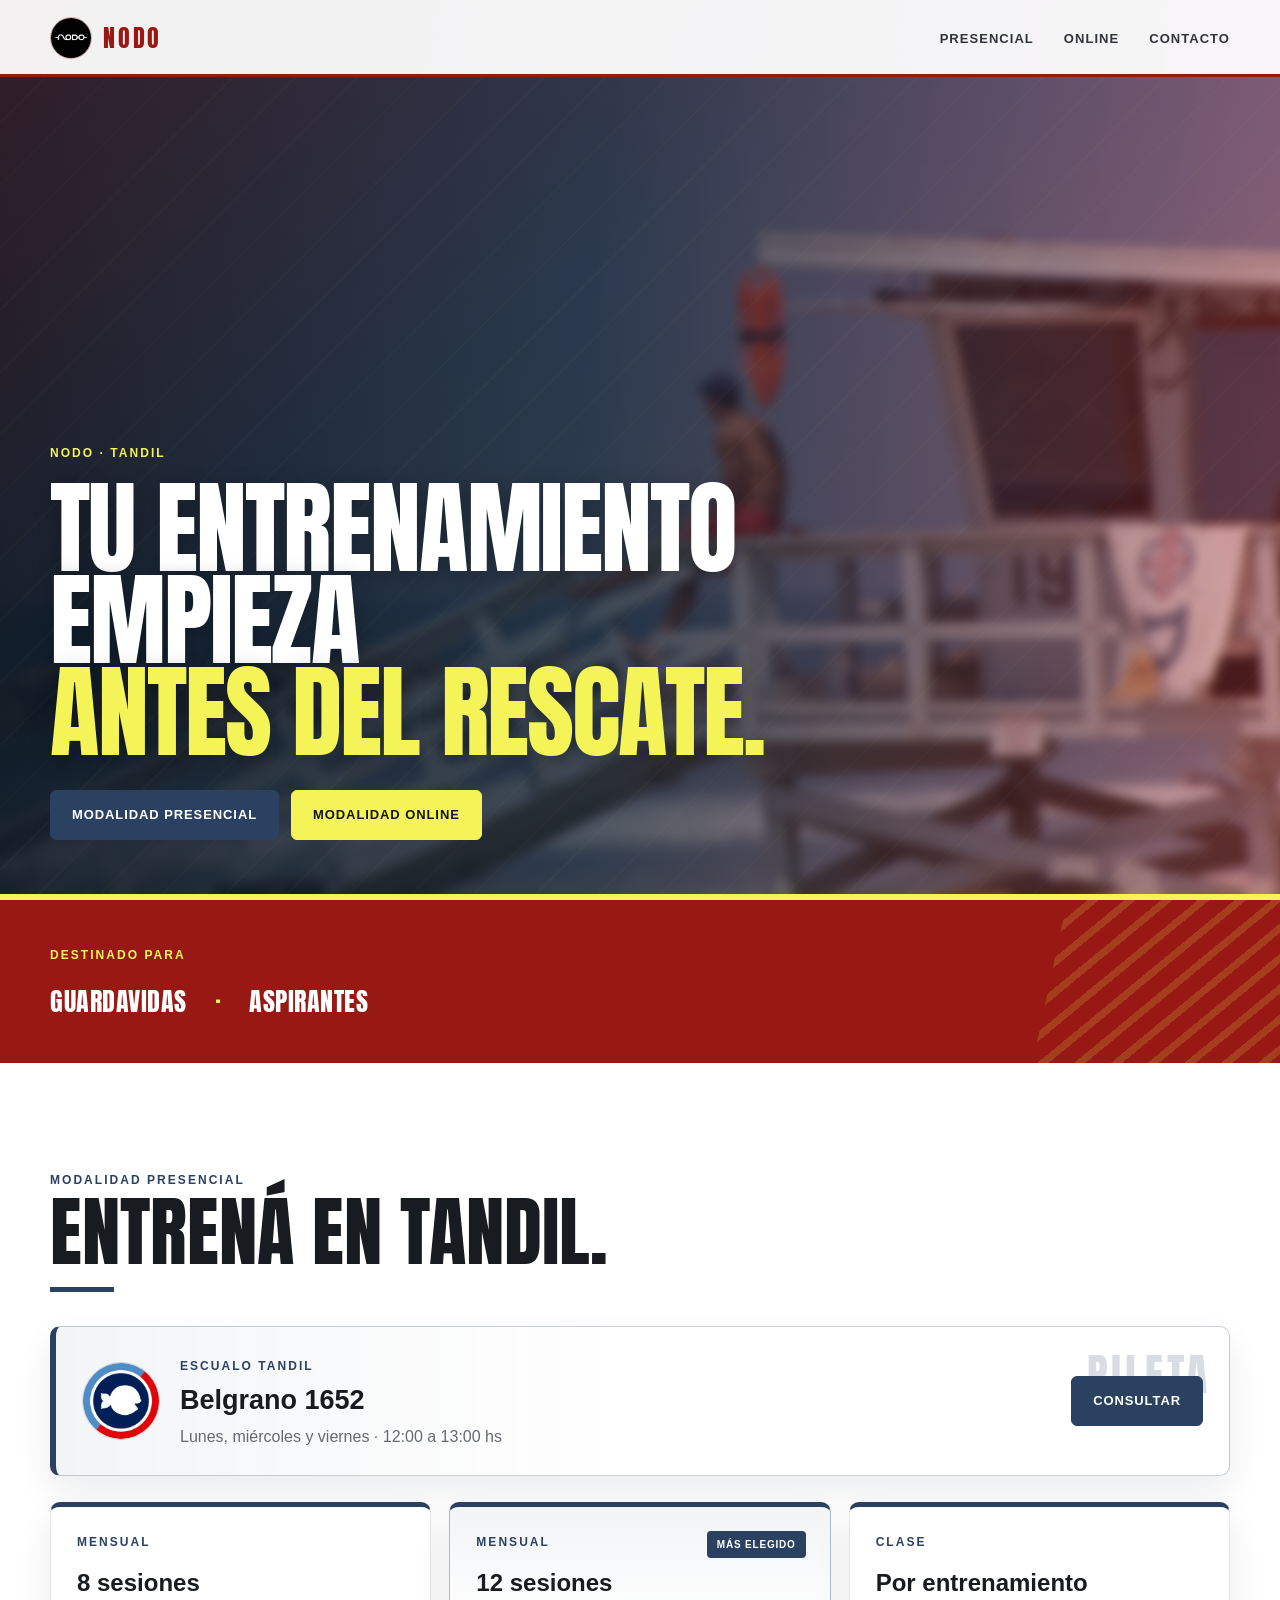
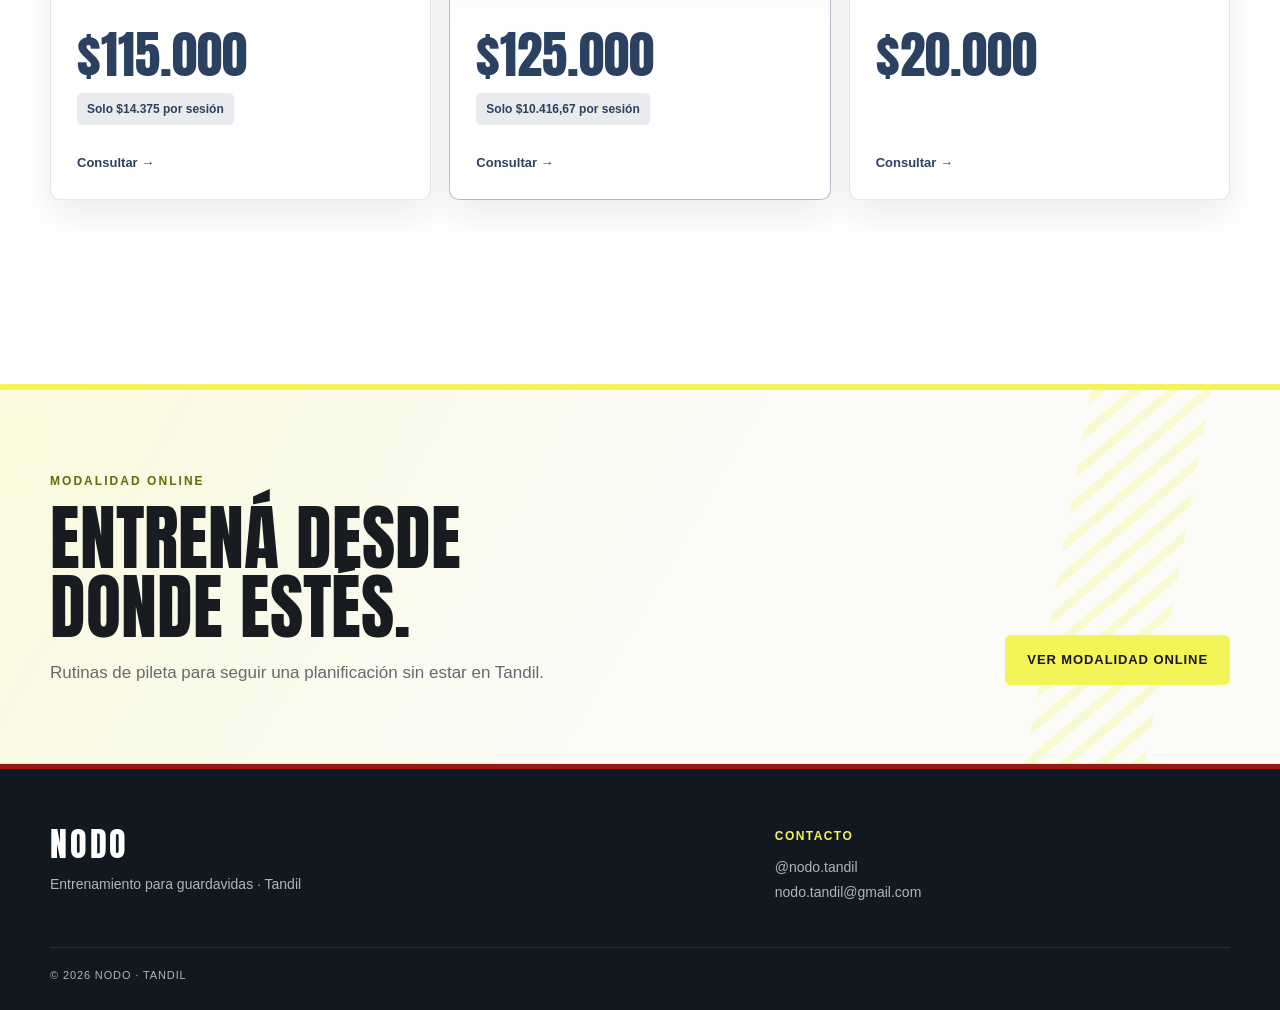
==== commit cef9e0a7: "Unifica estructura de planes presenciales con online" ====
--- a/index.html
+++ b/index.html
@@ -74,25 +74,26 @@
 
       <div class="price-grid presencial-price-grid">
         <article class="price-card">
-          <span class="plan-label">CLASE</span>
-          <h3>Por entrenamiento</h3>
-          <p class="price">$20.000</p>
+          <span class="plan-label">MENSUAL</span>
+          <h3>8 sesiones</h3>
+          <p class="price">$115.000</p>
+          <p class="highlight">Solo $14.375 por sesión</p>
           <a href="https://wa.me/5492494324794" target="_blank" rel="noopener" class="card-cta">Consultar →</a>
         </article>
 
         <article class="price-card featured">
           <span class="badge">MÁS ELEGIDO</span>
           <span class="plan-label">MENSUAL</span>
-          <h3>12 entrenamientos</h3>
+          <h3>12 sesiones</h3>
           <p class="price">$125.000</p>
-          <p class="highlight">Menos de $10.500 por sesión</p>
+          <p class="highlight">Solo $10.416,67 por sesión</p>
           <a href="https://wa.me/5492494324794" target="_blank" rel="noopener" class="card-cta">Consultar →</a>
         </article>
 
         <article class="price-card">
-          <span class="plan-label">MENSUAL</span>
-          <h3>8 entrenamientos</h3>
-          <p class="price">$115.000</p>
+          <span class="plan-label">CLASE</span>
+          <h3>Por entrenamiento</h3>
+          <p class="price">$20.000</p>
           <a href="https://wa.me/5492494324794" target="_blank" rel="noopener" class="card-cta">Consultar →</a>
         </article>
       </div>
--- a/css/style.css
+++ b/css/style.css
@@ -1654,3 +1654,183 @@
     display: none;
   }
 }
+
+
+/* =========================================================
+   CÓDIGO DE COLOR DE MODALIDADES
+   NODO = rojo · Presencial = azul · Online = amarillo
+   ========================================================= */
+
+/* HERO: cada modalidad se reconoce desde el primer clic */
+
+.hero .presencial-action {
+  background: var(--secondary);
+  border-color: var(--secondary);
+  color: var(--white);
+}
+
+.hero .presencial-action:hover {
+  background: #36547d;
+  border-color: #36547d;
+}
+
+.hero .online-action {
+  background: var(--signal);
+  border-color: var(--signal);
+  color: #161616;
+}
+
+.hero .online-action:hover {
+  background: #ffff78;
+  border-color: #ffff78;
+}
+
+/* PRESENCIAL = AZUL */
+
+.presencial-section .section-title span,
+.presencial-section .mini-title,
+.presencial-section .plan-label {
+  color: var(--secondary);
+}
+
+.presencial-section .section-title::after {
+  background: var(--secondary);
+}
+
+.presencial-section .location-panel {
+  border-color: rgba(43, 65, 98, 0.24);
+  border-left-color: var(--secondary);
+}
+
+.presencial-section .location-panel .primary {
+  background: var(--secondary);
+  border-color: var(--secondary);
+  color: var(--white);
+}
+
+.presencial-section .location-panel .primary:hover {
+  background: #36547d;
+  border-color: #36547d;
+}
+
+.presencial-price-grid .price-card {
+  border-top-color: var(--secondary);
+}
+
+.presencial-price-grid .price-card:hover {
+  border-color: rgba(43, 65, 98, 0.34);
+  border-top-color: var(--secondary);
+}
+
+.presencial-price-grid .price-card.featured {
+  border-color: rgba(43, 65, 98, 0.34);
+  border-top-color: var(--secondary);
+  background:
+    linear-gradient(180deg, rgba(43, 65, 98, 0.06), transparent 42%),
+    var(--white);
+}
+
+.presencial-price-grid .price {
+  color: var(--secondary);
+}
+
+.presencial-price-grid .highlight {
+  background: rgba(43, 65, 98, 0.10);
+  color: var(--secondary);
+}
+
+.presencial-price-grid .badge {
+  background: var(--secondary);
+  color: var(--white);
+}
+
+.presencial-price-grid .card-cta {
+  color: var(--secondary);
+}
+
+.presencial-price-grid .card-cta:hover {
+  color: var(--primary);
+}
+
+/* ONLINE = AMARILLO */
+
+.online-cta {
+  color: var(--text);
+  background:
+    linear-gradient(120deg, rgba(244, 244, 88, 0.16), transparent 52%),
+    #fbfbf7;
+  border-top: 6px solid var(--signal);
+  border-bottom: 1px solid rgba(23, 25, 28, 0.08);
+}
+
+.online-cta::before {
+  content: "";
+  position: absolute;
+  top: 0;
+  right: 8%;
+  width: 120px;
+  height: 100%;
+  opacity: 0.24;
+  background:
+    repeating-linear-gradient(
+      -45deg,
+      var(--signal) 0,
+      var(--signal) 9px,
+      transparent 9px,
+      transparent 26px
+    );
+  transform: skewX(-10deg);
+}
+
+.online-cta::after {
+  display: none;
+}
+
+.online-cta .eyebrow {
+  color: #67670e;
+}
+
+.online-cta h2 {
+  color: #181b1f;
+}
+
+.online-cta p {
+  color: var(--muted);
+}
+
+.online-cta .dark-btn {
+  background: var(--signal);
+  border-color: var(--signal);
+  color: #17191c;
+}
+
+.online-cta .dark-btn:hover {
+  background: #ffff78;
+  border-color: #ffff78;
+  color: #17191c;
+}
+
+/* Navegación: NODO sigue siendo rojo, pero las modalidades conservan su código */
+
+.nav-links li:first-child a:hover {
+  color: var(--secondary);
+}
+
+.nav-links li:first-child a::after {
+  background: var(--secondary);
+}
+
+.nav-links li:nth-child(2) a:hover {
+  color: #8a8a13;
+}
+
+.nav-links li:nth-child(2) a::after {
+  background: var(--signal);
+}
+
+@media (max-width: 760px) {
+  .online-cta::before {
+    right: -40px;
+    width: 100px;
+  }
+}
